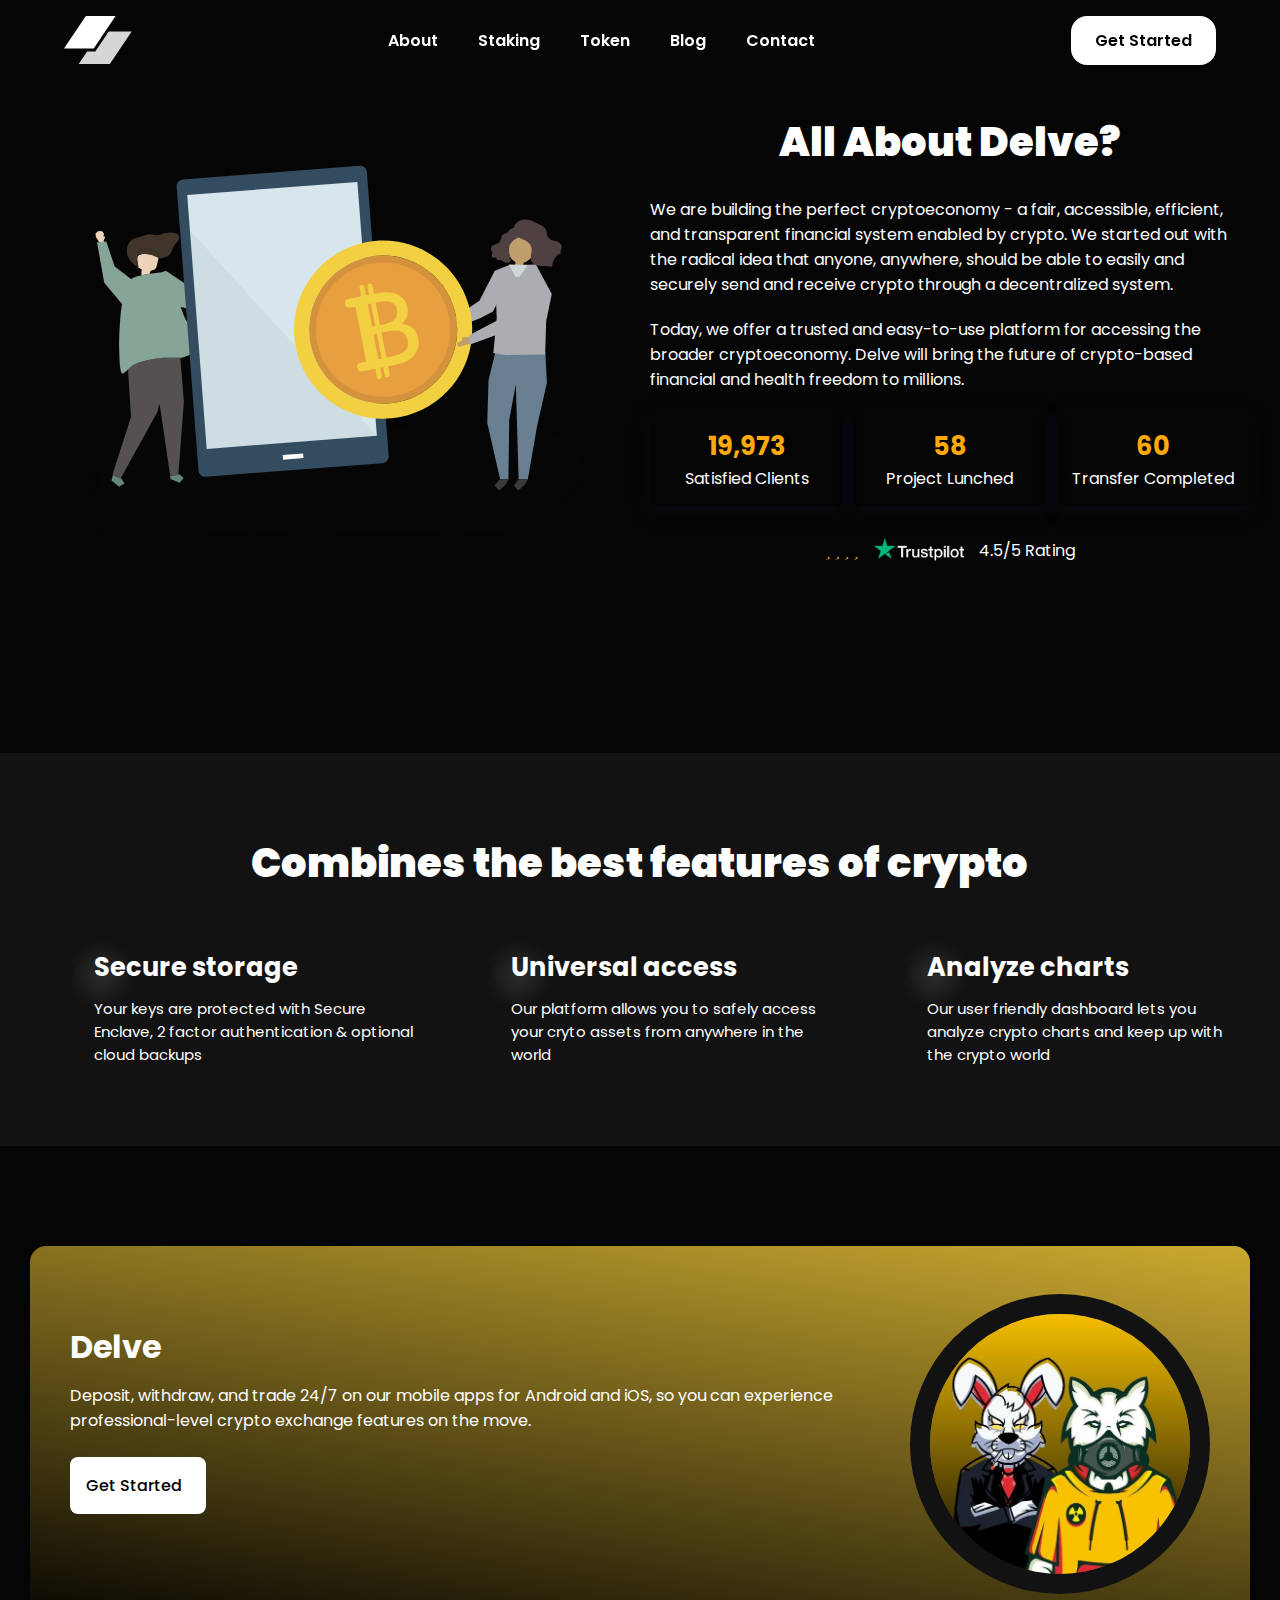
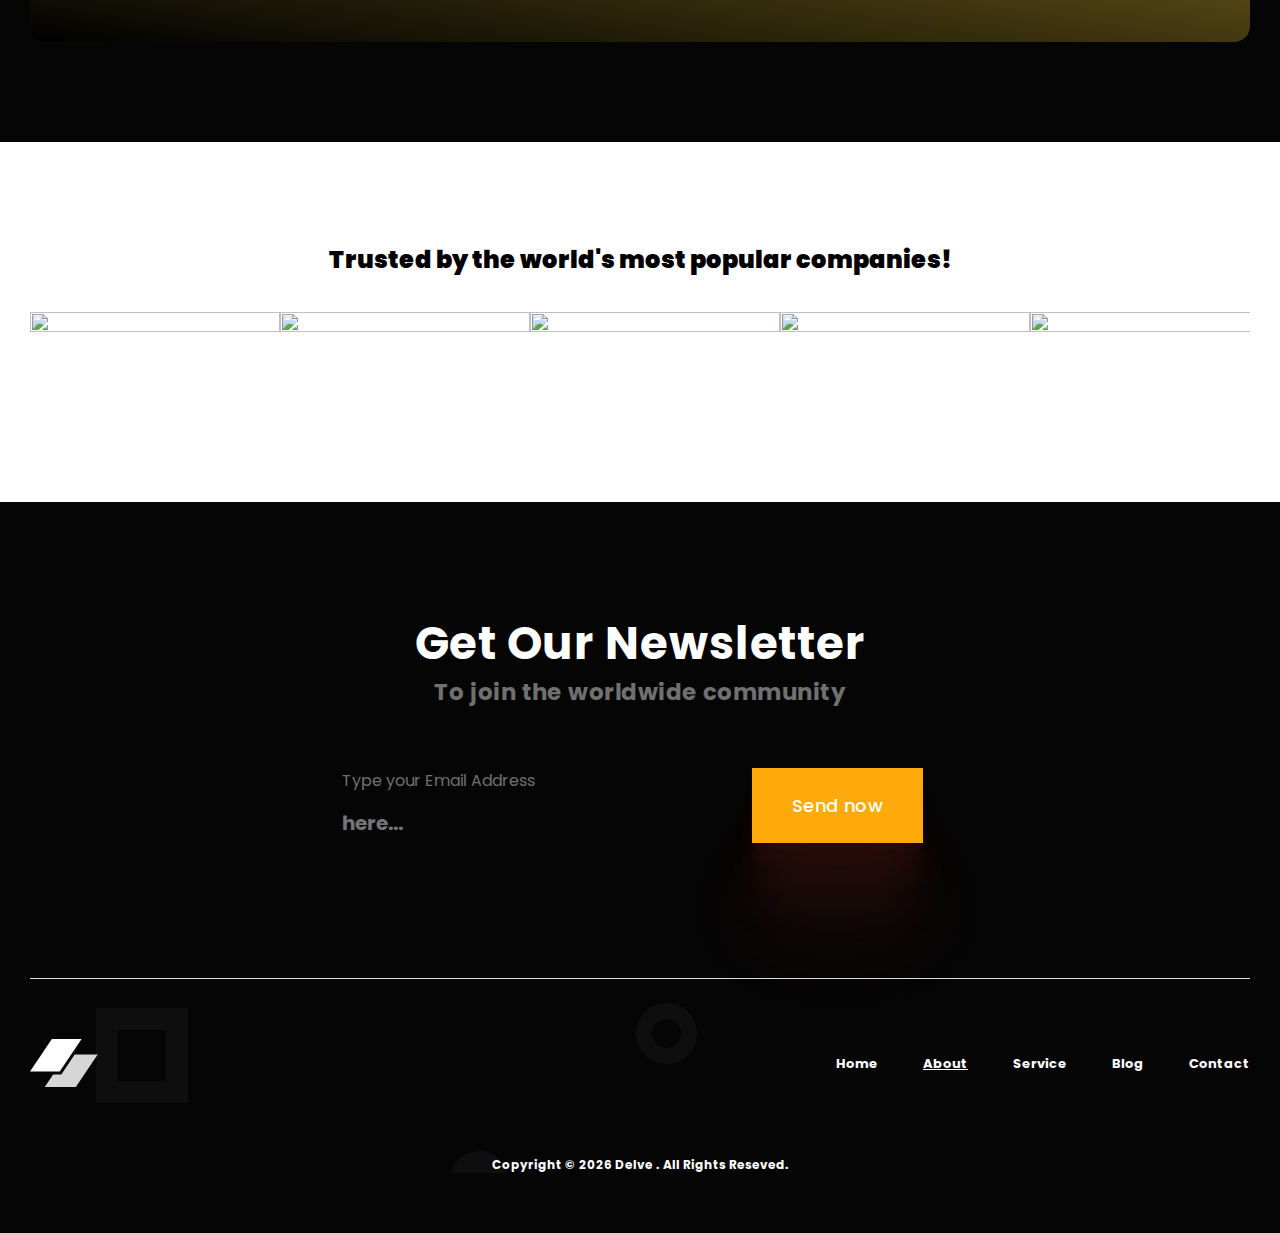
==== about.html @ b1bcbbe2 "about page" ====
<!DOCTYPE html>
<html lang="en">

<head>
    <meta charset="UTF-8">
    <meta name="viewport" content="width=device-width, initial-scale=1.0">
    <link href="https://cdn.jsdelivr.net/npm/remixicon@2.5.0/fonts/remixicon.css" rel="stylesheet">
    <link rel="stylesheet" href="assets/css/style.css">
    <link rel="stylesheet" href="assets/css/icons.css">
    <script src="assets/js/mixitup.min.js"></script>
    <title>About Delve | Decentralised Wallet</title>
    <link rel="shortcut icon" href="assets/images/logo (1).svg" type="image/x-icon">


    <link rel="stylesheet" href="https://stackpath.bootstrapcdn.com/font-awesome/4.7.0/css/font-awesome.min.css" />
    <link rel="stylesheet" href="https://cdnjs.cloudflare.com/ajax/libs/font-awesome/6.0.0-beta2/css/all.min.css"
        integrity="sha512-YWzhKL2whUzgiheMoBFwW8CKV4qpHQAEuvilg9FAn5VJUDwKZZxkJNuGM4XkWuk94WCrrwslk8yWNGmY1EduTA=="
        crossorigin="anonymous" referrerpolicy="no-referrer" />
    <link href="https://cdn.jsdelivr.net/npm/remixicon@3.2.0/fonts/remixicon.css" rel="stylesheet" />
    <link href="https://unpkg.com/boxicons@2.0.7/css/boxicons.min.css" rel="stylesheet" />
</head>

<body>
    <a href="#" class="scrolltop" id="scroll-top">
        <i class="ri-arrow-up-line scrolltop__icon"></i>
    </a>

    <header class="l-header" id="header">
        <nav class="nav bd-container">
            <a href="index.html" class="nav__logo">
                <img src="assets/images/logo (1).svg" alt="">
            </a>

            <div class="nav__menu" id="nav-menu">
                <ul class="nav__list">
                    <li class="nav__item"><a href="about.html" class="nav__link active-link ">About</a></li>
                    <li class="nav__item"><a href="#services" class="nav__link active-link ">Staking</a></li>
                    <li class="nav__item"><a href="#portfolio" class="nav__link active-link ">Token</a></li>
                    <li class="nav__item"><a href="#blog" class="nav__link active-link ">Blog</a></li>
                    <li class="nav__item"><a href="contact.html" class="nav__link active-link ">Contact</a></li>
                    <center>
                        <li class="nav__item"><a href="#" class="nav__link active-link bt-n hiddenn" style="color: #000;">Get Started</a></li>
                    </center>
                </ul>
            </div>
            <button class="bt-n nonee"><a href="">Get Started</a></button>
    
            <div class="nav__toggle" id="nav-toggle">
                <i class='bx bx-menu'></i>
            </div>
        </nav>
    </header>

    <main>
        <article>
            <section>
                <div class="py-4"></div>
            </section>

            <section class="py-5 about" style="color: #fff;">
                <div class="container">
                    <figure class="about-banner">
                        <img src="assets/images/2945100_28552.svg" width="700" height="532" loading="lazy" class="w-100 banner-animation"
                            alt="">
                    </figure>
            
                    <div class="about-content">
                        <h2 class="h2 section-title ">All About Delve?</h2>
                        <p class="about-text">
                            We are building the perfect cryptoeconomy - a fair, accessible, efficient, and transparent financial system enabled by
                            crypto. We started out with the radical idea that anyone, anywhere, should be able to easily and securely send and
                            receive crypto through a decentralized system.
                        </p>
            
                        <p class="about-text">
                            Today, we offer a trusted and easy-to-use platform for accessing the broader cryptoeconomy. Delve will bring the
                            future of crypto-based financial and health freedom to millions.
                        </p>
            
                        <ul class="stats-list">
                            <li class="stats-card">
                                <p class="h3 stats-title">19,973</p>
            
                                <p class="stats-text">Satisfied Clients</p>
                            </li>
            
                            <li class="stats-card">
                                <p class="h3 stats-title">58</p>
            
                                <p class="stats-text">Project Lunched</p>
                            </li>
            
                            <li class="stats-card">
                                <p class="h3 stats-title">60</p>
            
                                <p class="stats-text">Transfer Completed</p>
                            </li>
                        </ul>

                        <center>
                            <div class="trust py-3">
                                <div class="reviews">
                                    <i class="fas fa-star"></i>
                                    <i class="fas fa-star"></i>
                                    <i class="fas fa-star"></i>
                                    <i class="fas fa-star"></i>
                                    <i class="fas fa-star-half-alt"></i>
                                </div>
                                <div>
                                    <img src="assets/images/download.png" class="f-img" alt="">
                                </div>
                                <p> 4.5/5 Rating </p>
                            </div>
                        </center>
                    </div>
                </div>
            </section>

            <section style="background-color: hsl(0, 0%, 7%);">
                <section class="features py-5" id="features">
                    <div class="container">
                        <h2 class="h2 section-title py-">Combines the best features of crypto</h2>
                        <ul class="features-list">
                            <li>
                                <div class="features-card">
                                    <div class="icon">
                                        <i class="ri-secure-payment-line"></i>
                                    </div>
                                    <div class="content">
                                        <h3 class="h3 title">Secure storage</h3>
                
                                        <p class="text">
                                            Your keys are protected with Secure Enclave, 2 factor authentication & optional cloud backups
                                        </p>
                                    </div>
                                </div>
                            </li>            
                        </ul>

                        <ul class="features-list">
                            <li>
                                <div class="features-card">
                                    <div class="icon">
                                        <i class="ri-key-fill"></i>
                                    </div>
                
                                    <div class="content">
                                        <h3 class="h3 title">Universal access</h3>
                                        <p class="text">
                                            Our platform allows you to safely access your cryto assets from anywhere in the world
                                        </p>
                                    </div>
                                </div>
                            </li>
                        </ul>
                
                        <ul class="features-list">
                            <li>
                                <div class="features-card">
                                    <div class="icon">
                                        <i class="ri-line-chart-line"></i>
                                    </div>
                
                                    <div class="content">
                                        <h3 class="h3 title">Analyze charts</h3>
                
                                        <p class="text">
                                            Our user friendly dashboard lets you analyze crypto charts and keep up with the crypto world
                                        </p>
                                    </div>
                                </div>
                            </li>
                        </ul>
                
                    </div>
                </section>
            </section>
            
            <section class="project">
                <div class="project__bg container">
                    <div class="project__container container grid">
                        <div class="project__data">
                            <h2 class="project__title">Delve</h2>
                            <p class="project__description">Deposit, withdraw, and trade 24/7 on our mobile apps for Android and iOS, so you can
                                experience professional-level crypto exchange features on the move.</p>
                            <a href="" class="button button--flex button--white">Get Started
                                <i class="ri-question-answer-fill project__icon button__icon"></i>
                            </a>
                        </div>
    
                        <img src="assets/images/hero-banner.jpg" alt="" class="project__img hero-banner">
                    </div>
                </div>
            </section>

            <section style="background-color: hsla(0, 0%, 100%);">
                <section class="container">
                    <div class="main-block__container">
                        <div class="main-block__partners partners-main-block">
                            <div class="partners-main-block__label">
                                Trusted by the world's most popular companies!
                            </div>
                            <div class="slider">
                                <div class="slide-track">
                                    <div class="slide">
                                        <img src="https://s3-us-west-2.amazonaws.com/s.cdpn.io/557257/1.png" height="100"
                                            width="250" alt="" />
                                    </div>
                                    <div class="slide">
                                        <img src="https://s3-us-west-2.amazonaws.com/s.cdpn.io/557257/2.png" height="100"
                                            width="250" alt="" />
                                    </div>
                                    <div class="slide">
                                        <img src="https://s3-us-west-2.amazonaws.com/s.cdpn.io/557257/3.png" height="100"
                                            width="250" alt="" />
                                    </div>
                                    <div class="slide">
                                        <img src="https://s3-us-west-2.amazonaws.com/s.cdpn.io/557257/4.png" height="100"
                                            width="250" alt="" />
                                    </div>
                                    <div class="slide">
                                        <img src="https://s3-us-west-2.amazonaws.com/s.cdpn.io/557257/5.png" height="100"
                                            width="250" alt="" />
                                    </div>
                                    <div class="slide">
                                        <img src="https://s3-us-west-2.amazonaws.com/s.cdpn.io/557257/6.png" height="100"
                                            width="250" alt="" />
                                    </div>
                                    <div class="slide">
                                        <img src="https://s3-us-west-2.amazonaws.com/s.cdpn.io/557257/7.png" height="100"
                                            width="250" alt="" />
                                    </div>
                                    <div class="slide">
                                        <img src="https://s3-us-west-2.amazonaws.com/s.cdpn.io/557257/1.png" height="100"
                                            width="250" alt="" />
                                    </div>
                                    <div class="slide">
                                        <img src="https://s3-us-west-2.amazonaws.com/s.cdpn.io/557257/2.png" height="100"
                                            width="250" alt="" />
                                    </div>
                                    <div class="slide">
                                        <img src="https://s3-us-west-2.amazonaws.com/s.cdpn.io/557257/3.png" height="100"
                                            width="250" alt="" />
                                    </div>
                                    <div class="slide">
                                        <img src="https://s3-us-west-2.amazonaws.com/s.cdpn.io/557257/4.png" height="100"
                                            width="250" alt="" />
                                    </div>
                                    <div class="slide">
                                        <img src="https://s3-us-west-2.amazonaws.com/s.cdpn.io/557257/5.png" height="100"
                                            width="250" alt="" />
                                    </div>
                                    <div class="slide">
                                        <img src="https://s3-us-west-2.amazonaws.com/s.cdpn.io/557257/6.png" height="100"
                                            width="250" alt="" />
                                    </div>
                                    <div class="slide">
                                        <img src="https://s3-us-west-2.amazonaws.com/s.cdpn.io/557257/7.png" height="100"
                                            width="250" alt="" />
                                    </div>
                                </div>
                            </div>
                        </div>
                    </div>
                </section>
            </section>

            <section class="page__subscribe subscribe container">
                <div class="subscribe__container" id="signup">
                    <div class="subscribe__header">
                        <h2 class="subscribe__title title title_center">Get Our Newsletter</h2>
                        <div class="subscribe__sub-title">To join the worldwide community</div>
                    </div>
                    <form action="" name="newsletter" method="post" class="subscribe__form form-subscribe">
                        <div class="form-subscribe__content">
                            <label for="input-1" class="form-subscribe__label">Type your Email Address</label>
                            <input autocomplete="on" type="email" name="Email" placeholder="here..." class="form-subscribe__input email" id="email" required="required">
                        </div>
                        <button type="submit" class="form-subscribe__button">Send now</button>
                        <span id="msg"></span>
                    </form>
                </div>
            </section>

            <footer class="footer container">
                <div class="footer__container">
                    <a href="index.html" class="footer__logo"><img src="assets/images/logo (1).svg" alt=""></a>
                    <nav class="footer__menu menu-footer">
                        <ul class="menu-footer__list">
                            <li class="menu-footer__item"><a href="index.html" class="menu-footer__link">Home</a></li>
                            <li class="menu-footer__item"><a href="about.html" class="menu-footer__link menu-footer__link_underline">About</a></li>
                            <li class="menu-footer__item"><a href="" class="menu-footer__link">Service</a></li>
                            <li class="menu-footer__item"><a href="" class="menu-footer__link">Blog</a></li>
                            <li class="menu-footer__item"><a href="contact.html" class="menu-footer__link">Contact</a></li>
                        </ul>
                    </nav>
                    <a href="#" class="footer__copy">Copyright © <script type="text/javascript">document.write(new Date().getFullYear());</script> Delve . All Rights Reseved.</a>
                </div>
            </footer>   
        </article>
    </main>

    <script src="assets/js/main.js"></script>
</body>

</html>
---- assets/css/style.css ----
@import url("https://fonts.googleapis.com/css2?family=Poppins:wght@400;500;600&display=swap");

:root {
  --header-height: 3.5rem;


  /* --first-color: hsl(220, 68%, 54%); */
  --first-color-lighten: hsl(220, 68%, 97%);
  /* --title-color: hsl(220, 48%, 28%); */
  /* --text-color: hsl(220, 12%, 45%); */
  --body-color: hsl(220, 100%, 99%);
  --transition: 0.15s ease-in-out;

  --first-color: hsl(var(--hue-color), 90%, 51%);
  --first-color-second: hsl(var(--hue-color), 69%, 61%);
  --first-color-alt: hsl(var(--hue-color), 57%, 53%);
  --first-color-lighter: hsl(var(--hue-color), 92%, 85%);
  --title-color: hsl(var(--hue-color), 9%, 15%);
  --text-color: hsl(var(--hue-color), 8%, 45%);
  --text-color-light: hsl(var(--hue-color), 8%, 65%);
  --input-color: hsl(var(--hue-color), 70%, 96%);
  /* --body-color: hsl(var(--hue-color), 60%, 99%); */
  --container-color: hsl(var(--hue-color), 100%, 98%);
  --scroll-bar-color: hsl(var(--hue-color), 12%, 90%);
  --scroll-thumb-color: hsl(var(--hue-color), 12%, 80%);

  --st-patricks-blue: hsl(236, 57%, 28%);
  --amaranth-purple: hsl(335, 88%, 38%);
  --royal-blue-dark: hsl(231, 68%, 21%);
  --chrome-yellow: hsl(39, 100%, 52%);
  --space-cadet-1: hsl(230, 41%, 25%);
  --space-cadet-2: hsl(230, 59%, 16%);
  --winter-sky_50: hsla(335, 87%, 53%, 0.5);
  --purple-navy: hsl(236, 26%, 43%);
  --ksu-purple: hsl(275, 54%, 33%);
  --winter-sky: hsl(335, 87%, 53%);
  --razzmatazz: hsl(335, 87%, 51%);
  --platinum: hsl(0, 0%, 90%);
  --black_70: hsla(0, 0%, 0%, 0.7);
  --rajah: hsl(29, 99%, 67%);
  --white: hsl(0, 0%, 100%);

  --jet: hsl(0, 0%, 20%);
  --black: hsl(0, 0%, 0%);
  --onyx-1: hsl(0, 0%, 24%);
  --onyx-2: hsl(0, 0%, 25%);
  --gray-web: hsl(0, 0%, 48%);
  --light-gray: hsl(0, 0%, 80%);
  --davys-gray: hsl(0, 0%, 33%);
  --field-drab: hsl(47, 98%, 22%);
  --red-crayola: hsl(356, 73%, 58%);
  --golden-puppy: hsl(47, 100%, 49%);
  --quick-silver: hsl(0, 0%, 63%);
  --sonic-silver: hsl(0, 0%, 44%);
  --eerie-black-1: hsl(0, 0%, 15%);
  --eerie-black-2: hsl(0, 0%, 7%);
  --rich-black-fogra-39: hsl(0, 0%, 2%);
  --white: hsl(0, 0%, 100%);

  --gradient-one-1: linear-gradient(9deg,
      hsl(0, 0%, 0%),
      hsl(47, 62%, 49%));
  --gradient-color: linear-gradient(90deg,
      hsl(83, 55%, 20%),
      hsl(109, 62%, 25%));
  --another-zero: linear-gradient(90deg,
      hsl(44, 60%, 44%),
      hsl(0, 72%, 50%));
  --another-one: linear-gradient(955deg,
      hsl(64, 54%, 60%),
      hsl(139, 59%, 38%));
  --another-one-1: linear-gradient(hsl(0, 0%, 100%),
      hsl(90, 86%, 30%),
      hsl(0, 0%, 100%));
  /* --another-two: linear-gradient(hsl(209, 35%, 39%),
      hsl(178, 86%, 30%),
      hsl(190, 73%, 39%)); */
    --gradient-1: linear-gradient(hsl(0, 0%, 0%),
      hsl(150, 3%, 16%),
      hsl(0, 0%, 0%));
  --another-two: linear-gradient(hsl(161, 64%, 79%),
      hsl(181, 86%, 30%),
      hsl(0, 0%, 100%));
  /* --another-two: linear-gradient(90deg,
      hsl(251, 59%, 44%),
      hsl(147, 59%, 44%),
      hsl(90, 86%, 30%)); */
  --another-three: linear-gradient(90deg,
      hsl(0, 0%, 0%),
      hsl(42, 8%, 76%),
      hsl(0, 0%, 0%));

  /* --gradient-1: linear-gradient(90deg, var(--royal-blue-dark) 0, var(--ksu-purple) 51%, var(--royal-blue-dark)); */
  /* --gradient-2: linear-gradient(90deg, var(--razzmatazz), var(--rajah)); */


  --fs-1: 6.6rem;
  --fs-2: 6.08rem;
  --fs-3: 5.12rem;
  --fs-4: 3.84rem;
  --fs-5: 3.4rem;
  --fs-6: 2rem;
  --fs-7: 1.8rem;
  --fs-8: 1.6rem;
  --fs-9: 1rem;

  --fw-500: 500;
  --fw-600: 600;
  --fw-700: 700;

  --section-padding: 60px;

  --transition-1: 0.15s ease;
  --transition-2: 0.35s ease;
  --cubic-in: cubic-bezier(0.51, 0.03, 0.64, 0.28);
  --cubic-out: cubic-bezier(0.33, 0.85, 0.56, 1.02);

  --shadow: 0 5px 20px 1px hsla(220, 63%, 33%, 0.1);

  /*.5rem = 8px | 1rem = 16px ...*/
  --body-font: "Poppins", sans-serif;
  --biggest-font-size: 2.5rem;
  --h2-font-size: 1.25rem;
  --h3-font-size: 1.125rem;
  --normal-font-size: .938rem;
  --small-font-size: .813rem;
  --smaller-font-size: .75rem;
  --h1-font-size: 1.5rem;

  --font-medium: 500;
  --font-semi-bold: 600;
  --font-bold: 700;

  /* .25rem = 4px, .5rem = 8px, .75rem = 12px ... */
  --mb-0-25: .25rem;
  --mb-0-5: .5rem;
  --mb-0-75: .75rem;
  --mb-1: 1rem;
  --mb-1-5: 1.5rem;
  --mb-2: 2rem;
  --mb-2-5: 2.5rem;
  --mb-3: 3rem;

  /*========== z index ==========*/
  --z-normal: 1;
  --z-tooltip: 10;
  --z-fixed: 100;
  --z-modal: 1000;
}

@media screen and (min-width: 1024px) {
  :root {
    --biggest-font-size: 4.5rem;
    --h1-font-size: 2.25rem;
    --h2-font-size: 1.5rem;
    --h3-font-size: 1.25rem;
    --normal-font-size: 1rem;
    --small-font-size: .875rem;
    --smaller-font-size: .813rem;
  }
}

* {
  box-sizing: border-box;
  padding: 0;
  margin: 0;
}

body {
  font-family: var(--body-font);
  font-size: var(--normal-font-size);
  /* background: var(--another-two); */
  /* background-color: var(--body-color); */
  /* color: var(--text-color); */
  background: var(--rich-black-fogra-39);
}

ul {
  list-style: none;
}

::-webkit-scrollbar {
  width: 10px;
}

::-webkit-scrollbar-track {
  background: var(--rich-black-fogra-39);
  border-left: 1px solid var(--onyx-1);
}

::-webkit-scrollbar-thumb {
  background: var(--golden-puppy);
}

::-webkit-scrollbar-thumb:hover {
  --golden-puppy: hsl(47, 100%, 40%);
}

::-webkit-scrollbar-button {
  height: 5px;
}

a {
  text-decoration: none;
}

a,
img,
span,
input,
button {
  display: block;
}

button,
input {
  background: none;
  border: none;
  font: inherit;
}

img {
  height: auto;
  width: 100%;
}

html {
  scroll-behavior: smooth;
}

.w-100 {
  width: 100%;
}

li {
  list-style: none;
}

.container {
  /* width: 100%; */
  /* width: calc(100% - 2rem); */
  /* margin-left: var(--mb-2); */
  /* margin-right: var(--mb-2); */
  /* padding: 10px 5%; */
  max-width: 1220px;
  margin-inline: 1.5rem;
}

.section__title {
  font-size: var(--fs-6);
  color: var(--white);
}

.section__subtitle {
  display: block;
  font-size: var(--fs-9);
  margin-bottom: var(--mb-3);
  color: var(--white);
}

.section__title,
.section__subtitle {
  text-align: center;
}

@media screen and (min-width: 568px) {
  @media screen and (min-width: 768px) {
    .section__subtitle {
      margin-bottom: 4rem;
    }
  }
}

.grid {
  display: grid;
  gap: 1.5rem;
}

.section {
  padding: 4rem 0 2rem;
}

/* @media screen and (min-width: 568px) {
  @media screen and (min-width: 768px) {
    .section {
      padding: 6rem 0 2rem;
    }
  }
} */

.button {
  display: inline-block;
  background-color: var(--first-color);
  color: var(--white);
  padding: 1rem;
  border-radius: .5rem;
  font-weight: var(--font-medium);
}

.button-left {
  -webkit-box-pack: inherit;
  -ms-flex-pack: inherit;
  justify-content: inherit;
  padding: 0;
}

.button:hover {
  background-color: var(--first-color-alt);
}

.button__icon {
  font-size: 1.2rem;
  margin-left: var(--mb-0-5);
  transition: .3s;
}

.button--white {
  background-color: var(--white);
  color: var(--first-color)
}

.button--white:hover {
  background-color: var(--white);
}

.button--flex {
  display: inline-flex;
  align-items: center;
  transition: .3s;
}

.button--small {
  padding: .75rem 1rem;
}

.button--link {
  padding: 0;
  background-color: transparent;
  color: var(--first-color);
}

.button--link:hover {
  background-color: transparent;
  color: var(--first-color-alt);
}

.vh-100 {
  min-height: 100vh;
}

.btn {
  font-weight: var(--font-semi-bold);
  padding: 12px 35px;
  display: flex;
  background: var(--another-two);
  justify-content: space-between;
  align-items: center;
  transition: background-color 0.3s;
  border-radius: 16px;
  text-transform: capitalize;
  transition: 0.3s;
}

.btn:is(:hover, :focus) {
  background-position: right;
}

/* .banner-animation {
  animation: waveAnim 1s backwards infinite alternate;
}

@keyframes waveAnim {
  0% { transform: translate(0, 0) rotate(0); }
  100% { transform: translate(2px, 2px) rotate(3deg); }
} */

.l-header {
  width: 100%;
  position: fixed;
  top: 0;
  left: 0;
  z-index: var(--z-fixed);
  /* background-color: var(--another-two); */
}

.nav {
  /* position: absolute; */
  height: var(--header-height);
  display: flex;
  align-items: center;
  justify-content: space-between;
  font-weight: 600;
}

@media screen and (max-width: 768px) {
  .nav__menu {
    position: fixed;
    top: -100%;
    left: 0;
    width: 100%;
    padding-top: 1.5rem;
    text-align: center;
    background-color: #000000b2;
    transition: .4s;
    box-shadow: 0 2px 4px rgba(0, 0, 0, .1);
    border-radius: 0 0 1rem 1rem;
  }
}

.nav__item {
  margin-bottom: 1.5rem;
}

.nav__link {
  color: var(--white);
  /* color: var(--first-color-lighten); */
  transition: .3s;
}

.nav__link:hover {
  color: var(--chrome-yellow);
}

.nav__logo,
.nav__toggle {
  color: var(--white);
}

.nav__toggle {
  font-size: 1.3rem;
  cursor: pointer;
}

.show-menu {
  top: var(--header-height);
}

.active-link {
  position: relative;
}

.active-link::after {
  content: '';
  position: absolute;
  bottom: -.7rem;
  left: 0;
  width: 100%;
  height: 3px;
  color: #01627a;
}

.scroll-header {
  /* background-color: #FFF; */
  background: var(--rich-black-fogra-39);
  /* box-shadow: 0 2px 4px rgba(0, 0, 0, .1); */
}

.scroll-header .nav__logo,
.scroll-header .nav__toggle,
.scroll-header .nav__link {
  color: var(--white);
}

.scroll-header .nav__menu {
  /* background-color: #FFF; */
  background: var(--rich-black-fogra-39);
}

@media screen and (min-width: 768px) {
  .nav {
    height: calc(var(--header-height) + 1.5rem);
  }

  .nav__list {
    display: flex;
  }

  .nav__item {
    margin-left: 2.5rem;
    margin-bottom: 0;
  }

  .nav__toggle {
    display: none;
  }
}
.bd-container {
  width: 100%;
  /* width: calc(100% - 2rem); */
  /* margin-left: var(--mb-2); */
  /* margin-right: var(--mb-2); */
  padding: 10px 5%;
}

@media screen and (min-width: 1024px) {
  .bd-container {
    margin-left: auto;
    margin-right: auto;
  }
}

.bd-grid {
  display: grid;
  gap: 1.5rem;
}

@media screen and (min-width: 1024px) {
  .bd-container {
    margin-left: auto;
    margin-right: auto;
  }
}



@media screen and (min-width: 1152px) {
  .container {
    margin-inline: auto;
  }
}

.scrolltop {
  position: fixed;
  right: 1rem;
  bottom: -20%;
  display: flex;
  justify-content: center;
  align-items: center;
  padding: .5rem;
  background: var(--chrome-yellow);
  border-radius: .5rem;
  z-index: var(--z-tooltip);
  transition: .4s;
  visibility: hidden;
}

.scrolltop:hover {
  background: hsla(39, 100%, 52%, 0.434);
}

.scrolltop__icon {
  font-size: 2rem;
  color: var(--first-color-lighten);
}

.show-scroll {
  visibility: visible;
  bottom: 1.5rem;
}

.section-title {
  /* color: var(--st-patricks-blue); */
  font-size: 2.5rem;
  color: var(--white);
  /* margin-block-end: 60px; */
  /* max-width: max-content; */
  /* margin-inline: auto; */
  /* margin-top: 10px; */
  margin-bottom: 25px;
  /* font-size: 1.5rem; */
  /* font-weight: 700; */
  /* line-height: 23px; */
  /* letter-spacing: 0.06em; */
  text-align: center;
  font-weight: 1000;
}

.none-1 {
  visibility: hidden;
}

.underline {
  position: relative;
}

.underline::before {
  content: "";
  position: absolute;
  bottom: -20px;
  left: 50%;
  transform: translateX(-50%);
  width: 30%;
  height: 6px;
  background-image: var(--gradient-1);
  border-radius: 10px;
}

.bt-n {
  /* color: var(--first-color-lighten); */
  font-weight: var(--font-semi-bold);
  padding: 12px 24px;
  max-width: max-content;
  background: var(--white);
  align-items: center;
  border-radius: 16px;
  text-transform: capitalize;
  transition: 0.3s;
  color: #000;
}

.bt-n a{
  color: #000;
}

.btn-group {
  display: flex;
  flex-wrap: wrap;
  gap: 8px;
}

.hero-container {
  /* width: 100%; */
  /* width: calc(100% - 2rem); */
  margin-left: var(--mb-2);
  margin-right: var(--mb-2);
  /* padding: 10px 5%; */
  /* padding-inline: 15px; */
  max-width: 1120px;
}

@media (min-width: 550px) {
  .hero-container {
    max-width: 550px;
    margin-inline: auto;
  }

  .section-title {
    --fs-3: 3.6rem;
    align-items: center;
    text-align: center;
  }
}

@media (min-width: 768px) {
  .hero-container {
    max-width: 720px;
  }
}

.hero {
  background-image: url("../images/hero-bg-bottom.png"),
                    url("../images/hero-bg.png"),
                    var(--gradient-1);
  background-repeat: no-repeat, no-repeat, no-repeat;
  background-position: -280px bottom, center, center;
  background-size: auto, cover, auto;
  /* background: var(--another-two); */
  padding-block-start: 90px;
  padding-block-end: var(--section-padding);
}

.hero-content {
  margin-block-end: 50px;
}

.hero-banner {
  border: 20px solid var(--eerie-black-2);
  border-radius: 50%;
  overflow: hidden;
}

.hero-banner img {
  width: 100%;
  height: 100%;
  object-fit: cover;
}

.hero-subtitle {
  color: var(--white);
  font-family: var(--ff-source-sans-pro);
  font-size: var(--fs-8);
  margin-block-end: 15px;
}

.hero-title {
  /* color: var(--royal-blue-dark); */
  /* color: #000; */
  color: var(--white);
  font-size: var(--fs-6);
  /* font-size: var(--fs-3); */
  margin-block-end: 20px;
  font-weight: 1000;
}

.hero-text {
  /* color: var(--purple-navy); */
  color: var(--white);
  font-size: var(--fs-9);
  margin-block-end: 30px;
}

.delivered-meals {
  display: flex;
  gap: 2rem;
  align-items: center;
  margin: 2rem 0;
}

.delivered-meals .delivered-img {
  display: flex;
}

.delivered-meals .delivered-img img {
  width: 44px;
  height: 44px;
  border-radius: 50%;
  margin-right: -1.6rem;
  border: 3px solid #fdf2e9;
}

.delivered-description {
  font-size: var(--tertiary-font-size);
  font-weight: 600;
}

.delivered-description .delivered-numbers {
  /* color: var(--primary-color); */
  color: var(--white);
  font-size: 16px;
}

@media (min-width: 992px) {
  :root {
    --fs-1: 5.4rem;
  }
}

@media (min-width: 768px) {
  .hero {
    /* min-height: 600px; */
    display: grid;
    place-items: center;
  }

  .hero-content {
    margin-block-end: 0;
  }

  .hero .hero-container {
    display: grid;
    grid-template-columns: 1fr 1fr;
    align-items: center;
    /* gap: 30px; */
    /* min-height: 100vh; */
    /* grid-template-columns: max-content .5fr; */
    /* align-content: flex-end; */
  }
}


@media (min-width: 992px) {
  .hero {
    min-height: 700px;
  }

  .hero-container {
    max-width: 950px;
  }
}


@media (min-width: 1200px) {
  .hero {
    min-height: 800px;
  }

  .section-title {
    --fs-3: 4.6rem;
    /* text-align: center; */
  }

  .hero-container {
    max-width: 1200px;
  }
}

.wrapper {
  min-height: 100%;
  overflow: hidden;
  display: flex;
  flex-direction: column;
}

.partners-main-block {
  width: 100%;
}

.partners-main-block__label {
  margin-bottom: 25px;
  font-size: 1.5rem;
  /* color: #fff; */
  /* font-weight: 700; */
  /* line-height: 23px; */
  /* letter-spacing: 0.06em; */
  text-align: center;
  font-weight: 1000;
}

.partners-main-block__items {
  display: flex;
  flex-wrap: wrap;
  justify-content: space-between;
  gap: 25px;
  /* gap: 50px; */
}

.partners-main-block__item img {
  max-width: 100%;
}

.main-block__container {
  position: relative;
  padding: 100px 0;
}

@media(max-width:1199.98px) {
  .main-block__container {
    /* padding-top: 100px; */
    padding-bottom: 30px;
  }

  .content-main-block__body {
    padding-right: 0px;
  }

  .body-main-block {
    display: block;
  }

  .form-main-block {
    margin-right: 0;
  }

  .body-main-block__content {
    margin-bottom: 40px;
  }

  .main-block__body {
    margin-bottom: 40px;
  }

  .partners-main-block {
    position: relative;
    z-index: 2;
    max-width: none;
  }
}

@media(max-width:990.98px) {
  .main-block {
    padding-bottom: 70px;
  }
}

@media(max-width:767.98px) {
  .partners-main-block__items {
    /* justify-content: center; */
    max-width: 100%;
  }

  .content-main-block__title {
    font-size: 30px;
    line-height: 120%;
  }

  .form-main-block {
    display: block;
  }

  .content-main-block__button {
    width: 100%;
  }

  .main-block {
    padding-bottom: 30px;
  }
}

:is(.service-card, .features-card) .title {
  /* color: var(--st-patricks-blue); */
  color: var(--white);
  font-size: var(--fs-8);
  font-weight: var(--fw-700);
}

:is(.service-card, .features-card, .blog-card) .text {
  font-size: 15px;
  color: var(--white);
}

.img-cover {
  width: 100%;
  height: 100%;
  object-fit: cover;
}

@media screen and (max-width: 640px) {
  .hnb{
    justify-content: center;
    align-items: center;
    text-align: center;
  }
}

.features-list>li:first-child {
  margin-block-end: 30px;
}

.features-card {
  display: flex;
  align-items: flex-start;
  gap: 20px;
}

.content a {
  padding: .625rem 0;
  font-weight: 500;
  color: orange;
}

.features-card .icon {
  /* background-image: var(--another-two); */
  background-size: 200%;
  box-shadow: 50px 5px 20px rgba(255, 255, 255, 0.1);
  color: var(--chrome-yellow);
  min-width: max-content;
  max-width: max-content;
  font-size: 36px;
  padding: 22px;
  border-radius: 50%;
}

.features-card .icon i {
  /* -webkit-text-stroke: 0.09px; */
  width: 1px;
  border-radius: 10px solid;
}

.features-card .title {
  margin-block-end: 10px;
}

.features-banner {
  margin-block: 40px;
}

.features-banner>img {
  max-width: max-content;
  margin-inline: auto;
}

@media (min-width: 768px) {

  .features-list>li:first-child {
    margin-block-end: 0;
  }

  .features-list {
    display: grid;
    /* grid-template-columns: 1fr 1fr; */
    gap: 25px;
  }
}


@media (min-width: 992px) {
  .features-list {
    grid-template-columns: 1fr;
  }

  .features .container {
    display: grid;
    grid-template-columns: repeat(3, 1fr);
    gap: 30px;
  }

  .features .section-title {
    grid-column: 1 / 4;
  }

  .features-banner {
    margin-block: 0;
    display: grid;
    place-items: center;
  }
}

.py-5 {
  padding: 5rem 0;
}

.py-4{
  padding-top: 2rem;
}

.py-3{
  padding-top: 2rem;
}

.py-2{
  padding-top: 2rem;
}

.py-1{
  padding: 1rem 0;
}

.about-banner {
  /* margin-block-end: 30px; */
  /* padding: -100px 0; */
  /* margin: 100px 0; */
}

.about .section-title {
  margin-inline: 0;
}

.about .underline::before {
  left: 0;
  transform: translateX(0);
}

.about-text {
  font-size: var(--fs-9);
  margin-block-end: 20px;
}

.stats-list {
  display: grid;
  gap: 10px;
  list-style: none;
}

.stats-card {
  text-align: center;
  padding: 15px;
  box-shadow: var(--shadow);
  border-radius: var(--radius-12);
}

.stats-title {
  color: var(--chrome-yellow);
  font-size: var(--fs-8);
  font-weight: var(--fw-700);
}

.stats-text {
  font-size: var(--fs-9);
}

.stats-text-1 {
  font-size: var(--fs-9);
  padding-top: 6px;
  text-align: left;
}

.options-content-featured__label p{
  font-weight: 700;
  font-size: 14px;
  /* line-height: 12px; */
  /* margin-bottom: 12px; */
}

.options-content-featured__value p{
  font-size: 14px;
}

@media (min-width: 992px) {
  .about .container {
    display: grid;
    grid-template-columns: 1fr 1fr;
    gap: 20px;
  }

  .about-banner {
    padding: 0;
  }
}

@media (min-width: 550px) {
  .stats-list {
    grid-template-columns: repeat(3, 1fr);
  }
}


.reviews {
  /* padding: 100px 0; */
  padding-bottom: 110px;
}

.reviews__title {
  max-width: 570px;
  /* margin-bottom: 50px; */
  /* font-size: 2rem; */
  color: #000;
  font-size: var(--fs-5);
  /* font-size: var(--fs-3); */
  margin-block-end: 20px;
  font-weight: 1000;
}

.item-reviews {
  color: inherit;
  padding: 50px 40px;
  /* background: #FFFFFF; */
  border: 1px solid #000000;
  border-radius: 10px;
  transition: all 0.3s ease 0s;
}

.item-reviews__text p {
  font-size: 1.2rem;
  font-weight: 600;
}

.reviews__items {
  display: grid;
  grid-template-columns: repeat(auto-fill, minmax(300px, 1fr));
  gap: 30px;
}

.item-reviews{
  border: 1px solid transparent;
  box-shadow: 0px 10px 8px rgba(0, 0, 0, 0.03), 0px 6.48148px 4.68519px rgba(0, 0, 0, 0.0227778), 0px 3.85185px 2.54815px rgba(0, 0, 0, 0.0182222), 0px 2px 1.3px rgba(0, 0, 0, 0.015), 0px 8.14815px 6.51852px rgba(0, 0, 0, 0.0117778), 0px 1.85185px 3.14815px rgba(0, 0, 0, 0.00722222), 3px 44px 54px rgba(0, 0, 0, 0.08);
}

.item-reviews:hover {
  border: 1px solid transparent;
  box-shadow: 0px 100px 80px rgba(0, 0, 0, 0.03), 0px 64.8148px 46.8519px rgba(0, 0, 0, 0.0227778), 0px 38.5185px 25.4815px rgba(0, 0, 0, 0.0182222), 0px 20px 13px rgba(0, 0, 0, 0.015), 0px 8.14815px 6.51852px rgba(0, 0, 0, 0.0117778), 0px 1.85185px 3.14815px rgba(0, 0, 0, 0.00722222), 3px 44px 54px rgba(0, 0, 0, 0.08);
}

.reviews__footer {
  padding-bottom: 40px;
}

.footer-reviews {
  display: flex;
  column-gap: 100px;
}

@media (max-width: 991.98px) {
  .footer-reviews {
    flex-wrap: wrap;
    row-gap: 30px;
  }

  .item-reviews{
    border: 1px solid transparent;
    box-shadow: 0px 10px 8px rgba(0, 0, 0, 0.03), 0px 6.48148px 4.68519px rgba(0, 0, 0, 0.0227778), 0px 3.85185px 2.54815px rgba(0, 0, 0, 0.0182222), 0px 2px 1.3px rgba(0, 0, 0, 0.015), 0px 8.14815px 6.51852px rgba(0, 0, 0, 0.0117778), 0px 1.85185px 3.14815px rgba(0, 0, 0, 0.00722222), 3px 44px 54px rgba(0, 0, 0, 0.08);
  }
}

.footer-reviews__partners {
  flex: 1 1 auto;
}

.partners-footer-reviews {
  display: flex;
  flex-wrap: wrap;
  gap: 20px;
  align-items: center;
  justify-content: space-between;
}

.footer-reviews__info {
  flex: 0 0 300px;
  line-height: 1.5;
}

.footer-reviews__info a {
  color: #e7e12c;
  text-decoration: underline;
}

.footer-reviews__info a:hover {
  text-decoration: none;
}


.project {
  display: flex;
  text-align: center;
  padding: 100px 0;
}

.project__bg {
  border-radius: 1rem;
  background: var(--gradient-one-1);
  /* padding-top: 3rem; */
}

.project__title {
  font-size: var(--fs-6);
  margin-bottom: var(--mb-0-75);
}

.project__description {
  margin-bottom: var(--mb-1-5);
}

.project__container {
  border-radius: 1rem;
}

.project__title,
.project__description {
  color: var(--white);
}

.project__img {
  width: 300px;
  vertical-align: top;
  justify-self: center;
}

@media screen and (max-width: 350px) {
  .project__img {
    width: 200px;
  }
}

/* For medium devices */
@media screen and (min-width: 568px) {

  .project__container {
    grid-template-columns: repeat(2, 1fr);
    border-radius: 1rem;
  }

  @media screen and (min-width: 768px) {
    .project {
      text-align: initial;
    }

    .project__container {
      /* background-color: var(--first-color-second); */
      border-radius: 10rem;
      padding: 3rem 2.5rem ;
      grid-template-columns: 1fr max-content;
      column-gap: 3rem;
    }

    .project__data {
      padding-top: 1.8rem;
    }
  }
}

.faq {
  padding: 100px 0;
  color: var(--white);
}

.faq__container {
  row-gap: 0;
}

.faq__header {
  display: flex;
  align-items: center;
  margin-bottom: var(--mb-2-5);
  cursor: pointer;
}

.faq__icon,
.faq__arrow {
  font-size: 2rem;
  color: var(--white);
}

.faq__icon {
  margin-right: var(--mb-0-75);
}

.faq__title {
  font-size: var(--h3-font-size);
  /* text-align: center; */
}

.faq__subtitle {
  font-size: var(--small-font-size);
  color: var(--white);
  /* text-align: center; */
}

.faq__arrow {
  margin-left: auto;
  transition: .4s;
}

.faq__list {
  row-gap: 1.5rem;
  padding-left: 2.7rem;
}

.faq__titles {
  display: flex;
  justify-content: space-between;
  margin-bottom: var(--mb-0-5)
}

.faq__name {
  font-size: var(--normal-font-size);
  font-weight: var(--font-medium);
}

.faq__close .faq__list {
  height: 0;
  overflow: hidden;
}

.faq__open .faq__list {
  height: max-content;
  margin-bottom: var(--mb-2-5);
}

.faq__close .faq__arrow {
  transform: rotate(-180deg);
}

@media screen and (max-width: 350px) {
  .faq__container {
    grid-template-columns: max-content;
    justify-content: center;
  }

  .faq__title {
    font-size: var(--normal-font-size);
  }
}

@media screen and (min-width: 568px) {
  .faq_container {
    grid-template-columns: repeat(2, 1fr);
  }
}

.featured {
  padding-top: 110px;
  padding-bottom: 110px;
}

@media (max-width: 991.98px) {
  .featured {
    padding-top: 70px;
    padding-bottom: 70px;
  }
}

@media (max-width: 767.98px) {
  .featured {
    padding-top: 30px;
    padding-bottom: 30px;
  }
}

.featured__title {
  margin-bottom: 95px;
}

.featured__body {
  padding: 40px 40px 80px 40px;
  display: grid;
  column-gap: 77px;
  row-gap: 40px;
  grid-template-columns: repeat(2, 1fr);
}

.featured__body-1 {
  /* padding: 40px 40px 80px 40px; */
  display: grid;
  column-gap: 77px;
  row-gap: 40px;
  grid-template-columns: repeat(2, 1fr);
}

@media (max-width:991.98px) {
  .featured__body {
    display: flex;
    flex-direction: column-reverse;
  }

  .featured__body-1 {
    display: flex;
    flex-direction: column;
  }

  .featured__title {
    margin-bottom: 50px;
  }

}

@media (max-width:767.98px) {
  .featured__body {
    margin: 0px -15px;
    padding: 20px 15px 20px 15px;
  }

  .featured__title {
    margin-bottom: 30px;
  }
}

.featured__content {
  display: flex;
  flex-direction: column;
}

.images-featured {
  display: grid;
  justify-items: center;
}

.images-featured__item img {
  max-width: 100%;
}

.images-featured__item_mini {
  display: block;
  margin-left: 20px;
  margin-right: 20px;
  filter: drop-shadow(0px 163px 80px rgba(0, 0, 0, 0.04)) drop-shadow(0px 105.648px 46.8519px rgba(0, 0, 0, 0.0303704)) drop-shadow(0px 62.7852px 25.4815px rgba(0, 0, 0, 0.0242963)) drop-shadow(0px 32.6px 13px rgba(0, 0, 0, 0.02)) drop-shadow(0px 13.2815px 6.51852px rgba(0, 0, 0, 0.0157037)) drop-shadow(0px 3.01852px 3.14815px rgba(0, 0, 0, 0.00962963)) drop-shadow(48px 58px 44px rgba(0, 0, 0, 0.09));
  margin-top: -114px;
}

.content-featured__title {
  font-weight: 600;
  font-size: 31px;
  line-height: 1.35;
  margin-bottom: 25px;
}

@media (max-width:767.98px) {
  .content-featured__title {
    font-size: 24px;
  }
}

.content-featured__text {
  line-height: 1.5;
  margin-bottom: 40px;
}

.content-featured__options {
  display: grid;
  gap: 35px;
  grid-template-columns: repeat(3, 1fr);
  margin-bottom: 55px;
}

.options-content-featured__label {
  font-weight: 700;
  font-size: 17px;
  line-height: 23px;
  margin-bottom: 12px;
}

.options-content-featured__value {
  font-size: 17px;
}

.content-featured__link {
  background: #F85A47;
  color: var(--white);
  text-transform: uppercase;
  padding: 16px 35px;
  text-align: center;
  line-height: 150%;
  display: block;
  transition: all 0.3s ease 0s;
  box-shadow: 0px 100px 80px rgba(248, 90, 71, 0.07), 0px 64.8148px 46.8519px rgba(248, 90, 71, 0.0531481), 0px 38.5185px 25.4815px rgba(248, 90, 71, 0.0425185), 0px 20px 13px rgba(248, 90, 71, 0.035), 0px 8.14815px 6.51852px rgba(248, 90, 71, 0.0274815), 0px 1.85185px 3.14815px rgba(248, 90, 71, 0.0168519);
  border-radius: 5px;
}

.content-featured__link:hover {
  background: #cf4a3b;
}

@media (min-width: 991px) {
  .content-featured__body {
    flex: 1 1 auto;
    padding-top: 40px;
    max-width: 412px;
  }

  .content-featured__link {
    max-width: 412px;
  }
}

@media (max-width: 479.98px) {
  .content-featured__options {
    grid-template-columns: repeat(2, 1fr);
    margin-bottom: 35px;
  }
}

.timeline {
  /* width:800px; */
  /* background-color:#072736; */
  color: #000000;
  /* padding:30px 20px; */
  /* box-shadow:0px 0px 10px rgba(0,0,0,.5); */
}

.timeline ul {
  list-style-type: none;
  border-left: 2px solid #094a68;
  padding: 10px 5px;
}

.timeline ul li {
  padding: 20px 20px;
  position: relative;
  /* cursor:pointer; */
  transition: .5s;
}

.timeline ul li span {
  display: inline-block;
  /* background-color:#1685b8; */
  border-radius: 25px;
  padding: 2px 5px;
  font-size: 15px;
  text-align: center;
}

.timeline ul li .content h3 {
  color: #34ace0;
  font-size: 17px;
  padding-top: 5px;
}

.timeline ul li .content p {
  padding: 5px 0px 15px 0px;
  font-size: 15px;
}

.timeline ul li:before {
  position: absolute;
  content: '';
  width: 10px;
  height: 10px;
  background-color: #34ace0;
  border-radius: 50%;
  left: -11px;
  top: 28px;
  transition: .5s;
}

@media (max-width:300px) {
  .timeline {
    width: 100%;
    padding: 30px 5px 30px 10px;
  }

  .timeline ul li .content h3 {
    color: #34ace0;
    font-size: 15px;
  }
}

.services__data {
  padding: 3rem 1rem;
  height: 330px;
  background-color: var(--eerie-black-1);
  border-radius: .5rem;
  text-align: center;
  transition: all 0.3s ease 0s;
  /* transition: .4s; */
  /* box-shadow: 0 4px 6px rgba(174, 190, 205, .3); */
  border: 1px solid transparent;
  box-shadow: 0px 10px 8px rgba(0, 0, 0, 0.03), 0px 6.48148px 4.68519px rgba(0, 0, 0, 0.0227778), 0px 3.85185px 2.54815px rgba(0, 0, 0, 0.0182222), 0px 2px 1.3px rgba(0, 0, 0, 0.015), 0px 8.14815px 6.51852px rgba(0, 0, 0, 0.0117778), 0px 1.85185px 3.14815px rgba(0, 0, 0, 0.00722222), 3px 44px 54px rgba(0, 0, 0, 0.08);
}

.services__icon {
  padding: 6px;
  font-size: 3rem;
  color: var(--chrome-yellow);
}

.services__title {
  padding-top: 30px;
  font-size: var(--fs-8);
  color: var(--white);
}

.services__description {
  margin-bottom: var(--mb-4);
  padding-top: 10px;
  color: var(--white);
}

.services__data:hover {
  /* transform: translateY(-.5rem); */
  /* box-shadow: 0 6px 8px rgba(174, 190, 205, .4); */
  border: 1px solid transparent;
  box-shadow: 0px 100px 80px rgba(0, 0, 0, 0.03), 0px 64.8148px 46.8519px rgba(0, 0, 0, 0.0227778), 0px 38.5185px 25.4815px rgba(0, 0, 0, 0.0182222), 0px 20px 13px rgba(0, 0, 0, 0.015), 0px 8.14815px 6.51852px rgba(0, 0, 0, 0.0117778), 0px 1.85185px 3.14815px rgba(0, 0, 0, 0.00722222), 3px 44px 54px rgba(0, 0, 0, 0.08);
}

.f-img {
  width: 30px;
  /* align-items: start; */
  /* justify-content: left; */
  /* display: none; */
}

.flags {
  margin-left: -16.5em;
  padding: 10px 0;
  justify-content: left;
  /* padding-bottom: 15px; */
}

.flags span{
  display: inline-flex;
  gap: 0.3rem;
  /* padding: 1rem 0; */
}


@media screen and (min-width: 576px) {
  .services__container{
    grid-template-columns: repeat(2, 1fr);
  }
}

@media screen and (min-width: 768px) {

  .services__container {
    grid-template-columns: repeat(3, 1fr);
  }
}






.works {
  display: -webkit-box;
  display: -ms-flexbox;
  /* display: flex; */
  min-height: 700px;
  position: relative;
  width: 100%;
}

.works::before {
  background: #094a68;
  bottom: 0;
  content: "";
  left: 0;
  position: absolute;
  right: 0;
  top: 0;
}

.works-wrapper {
  display: -ms-grid;
  display: grid;
  -ms-grid-columns: (minmax(300px, 1fr))[auto-fit];
  grid-template-columns: repeat(auto-fit, minmax(300px, 1fr));
  grid-gap: 40px;
  width: 100%;
}

.works-label {
  width: 50px;
  height: 50px;
  -webkit-box-align: center;
  -ms-flex-align: center;
  align-items: center;
  background: #f89d13;
  border-radius: 50%;
  display: -webkit-box;
  display: -ms-flexbox;
  display: flex;
  -webkit-box-pack: center;
  -ms-flex-pack: center;
  justify-content: center;
}

.works-label__value {
  color: var(--white);
  font-size: 30px;
  font-weight: 500;
  line-height: 50px;
}

.works-block {
  display: -webkit-box;
  display: -ms-flexbox;
  display: flex;
  -webkit-box-orient: vertical;
  -webkit-box-direction: normal;
  -ms-flex-direction: column;
  flex-direction: column;
  position: relative;
  color: #ddd;
}

.works-block>* {
  margin: 10px 0;
}

.works-block>*:first-child {
  margin-top: 0;
}

.works-block>*:last-child {
  margin-bottom: 0;
}

@media screen and (max-width: 991px) {
  .works-block {
    /* max-width: 280px; */
  }
}

.works-list {
  display: -webkit-box;
  display: -ms-flexbox;
  display: flex;
  -webkit-box-orient: vertical;
  -webkit-box-direction: normal;
  -ms-flex-direction: column;
  flex-direction: column;
}

.works-list>* {
  margin: 5px 0;
}

.works-list>*:first-child {
  margin-top: 0;
}

.works-list>*:last-child {
  margin-bottom: 0;
}

.works-list__text {
  padding-left: 30px;
  position: relative;
}

.works-list__text::before {
  width: 15px;
  height: 15px;
  background-image: url("/Logistics-master/icons/check.svg");
  background-position: center;
  background-repeat: no-repeat;
  background-size: cover;
  content: "";
  left: 0;
  position: absolute;
  top: 5px;
}

.section-title-1 {
  -webkit-box-align: center;
  -ms-flex-align: center;
  align-items: center;
  display: -webkit-box;
  display: -ms-flexbox;
  display: flex;
  -webkit-box-orient: vertical;
  -webkit-box-direction: normal;
  -ms-flex-direction: column;
  flex-direction: column;
  height: auto;
  margin-bottom: 50px;
  position: relative;
  width: 100%;
}

.section-title-1::after {
  content: "";
  display: block;
  background: #f89d13;
  height: 3px;
  margin: 10px 0;
  width: 80px;
}

.section-title__left {
  -webkit-box-align: start;
  -ms-flex-align: start;
  align-items: flex-start;
  margin-bottom: 20px;
}

.section-title__big {
  color: #f89d13;
  font-size: 32px;
  font-weight: 800;
  line-height: 1.2;
  margin-bottom: 10px;
  text-transform: uppercase;
}

@media screen and (max-width: 481px) {
  .section-title__big {
    font-size: 25px;
  }
}

.section-subtitle {
  color: rgba(0, 0, 0, 0);
  font-size: 16px;
  font-weight: 300;
  line-height: 1.2;
  margin-bottom: 10px;
}

.section-items {
  display: -ms-grid;
  display: grid;
  grid-template-columns: repeat(auto-fit, minmax(320px, 1fr));
  grid-gap: 20px;
  height: auto;
  position: relative;
  width: 100%;
}

@media screen and (max-width: 991px) {
  .section-items {
    grid-template-columns: repeat(auto-fit, minmax(280px, 1fr));
  }
}

.section-items__small {
  grid-template-columns: repeat(auto-fit, minmax(260px, 1fr));
}

@media screen and (max-width: 1141px) {
  .section-items__small {
    -ms-grid-columns: auto auto;
    grid-template-columns: auto auto;
  }
}

@media screen and (max-width: 769px) {
  .section-items__small {
    -ms-grid-columns: auto;
    grid-template-columns: auto;
  }
}

.section-item {
  display: -webkit-box;
  display: -ms-flexbox;
  display: flex;
  min-height: 200px;
  padding: 0 15px;
  position: relative;
}

.section-item__block {
  display: block;
  margin-top: 20px;
  padding: 0;
}

.section-item__content {
  display: -webkit-box;
  display: -ms-flexbox;
  display: flex;
  -webkit-box-orient: vertical;
  -webkit-box-direction: normal;
  -ms-flex-direction: column;
  flex-direction: column;
}

.section-item__btn {
  margin-bottom: 20px;
}

.section-icon {
  margin-right: 15px;
  position: relative;
}

.section-icon__big {
  width: 48px;
  height: 48px;
  fill: #f89d13;
  margin-bottom: 20px;
}

.bg-1 {
  /* background: #1B1A1C; */
  background-size: cover;
  color: var(--white);
}

.pricing {
  display: -webkit-flex;
  display: flex;
  -webkit-flex-wrap: wrap;
  flex-wrap: wrap;
  -webkit-justify-content: center;
  justify-content: center;
  width: 100%;
  margin: 0 auto 3em;
}

.pricing__item {
  position: relative;
  display: -webkit-flex;
  display: flex;
  -webkit-flex-direction: column;
  flex-direction: column;
  -webkit-align-items: stretch;
  align-items: stretch;
  text-align: center;
  -webkit-flex: 0 1 330px;
  flex: 0 1 330px;
}

.pricing__feature-list {
  text-align: left;
}

.pricing__action {
  color: inherit;
  border: none;
  background: none;
}

.pricing__action:focus {
  outline: none;
}

.pricing--logic .pricing__item {
  margin: 1em;
  padding: 2em;
  cursor: default;
  border-radius: 10px;
  background: #1F1F1F;
  box-shadow: 0 5px 20px rgba(0, 0, 0, 0.05), 0 15px 30px -10px rgba(0, 0, 0, 0.3);
  -webkit-transition: background 0.3s;
  transition: background 0.3s;
}

.pricing--logic .pricing__item:hover {
  background: #141315;
}

.pricing--logic .pricing__title {
  font-size: 2em;
  width: 100%;
  margin: 0 0 0.25em;
  padding: 0 0 0.5em;
  border-bottom: 3px solid rgb(27, 26, 28);
}

.pricing--logic .pricing__price {
  color: #6077e0;
  font-size: 1.75em;
  padding: 1em 0 0.75em;
}

.pricing--logic .pricing__sentence {
  font-weight: bold;
}

.pricing--logic .pricing__feature-list {
  margin: 0;
  padding: 1em 1.25em 2em;
}

.pricing--logic .pricing__action {
  font-weight: bold;
  margin-top: auto;
  padding: 0.75em 2em;
  border-radius: 5px;
  background: #606fe0;
  -webkit-transition: background 0.3s;
  transition: background 0.3s;
}

.pricing--logic .pricing__action:hover,
.pricing--logic .pricing__action:focus {
  background: #3c4fbd;
}

.pricing-section {
  min-height: 100vh;
  display: -webkit-flex;
  display: flex;
  -webkit-flex-direction: column;
  flex-direction: column;
  -webkit-justify-content: center;
  justify-content: center;
  -webkit-align-items: center;
  align-items: center;
}

.pricing-section {
  padding: 2em 0 8em;
  min-height: 100vh;
  position: relative;
}

.pricing-section__title {
  font-size: 1.4em;
  font-weight: 700;
  margin: 3em 0 5em;
  flex: none;
}

.pricing-section a {
  color: #333;
}

.pricing-section a:hover,
.pricing-section a:focus {
  color: #000;
}

.pricing-note{
  color: #000;
}


@-webkit-keyframes scroll {
  0% {
    -webkit-transform: translateX(0);
            transform: translateX(0);
  }
  100% {
    -webkit-transform: translateX(calc(-250px * 7));
            transform: translateX(calc(-250px * 7));
  }
}

@keyframes scroll {
  0% {
    -webkit-transform: translateX(0);
            transform: translateX(0);
  }
  100% {
    -webkit-transform: translateX(calc(-250px * 7));
            transform: translateX(calc(-250px * 7));
  }
}
.slider {
  /* box-shadow: 0 10px 20px -5px rgba(0, 0, 0, 0.125); */
  height: 100px;
  margin: auto;
  overflow: hidden;
  position: relative;
  width: 100%;
  padding: 10px 0;
}

.slider::before, .slider::after {
  /* background: linear-gradient(to right, white 0%, rgba(255, 255, 255, 0) 100%); */
  content: "";
  height: 100px;
  position: absolute;
  width: 200px;
  z-index: 2;
}

.slider::after {
  right: 0;
  top: 0;
  -webkit-transform: rotateZ(180deg);
  transform: rotateZ(180deg);
}

.slider::before {
  left: 0;
  top: 0;
}

.slider .slide-track {
  -webkit-animation: scroll 29s linear infinite;
          animation: scroll 29s linear infinite;
  display: flex;
  width: calc(250px * 14);
}

.slider .slide {
  height: 100px;
  width: 250px;
}

.why__container {
  display: grid;
  grid-template-columns: repeat(2, 1fr);
  gap: 1px;
  align-items: center;
}

.why__image img {
  max-width: 550px;
  margin: auto;
  border-radius: 10px solid #fff;
  display: flex;
}

.why__content p {
  color: var(--white);
}

.why__grid {
  margin-top: 2rem;
  display: grid;
  grid-template-columns: 80px auto;
  gap: 2rem;
}

.why__grid span {
  display: inline-flex;
  align-items: center;
  justify-content: center;
  font-size: 2.5rem;
  /* color: var(--first-color-lighten); */
  color: var(--chrome-yellow);
  /* border-radius: 10px; */
  box-shadow: 5px 5px 20px rgba(255, 255, 255, 0.1);
  border-radius: 5px;
}

.why__grid h4 {
  font-size: 1.2rem;
  font-weight: 600;
  color: var(--white);
}

.why__grid p {
  color: var(--white);
}

@media (max-width: 900px) {
  .why__container {
    grid-template-columns: repeat(1, 1fr);
  }

  .why__content {
    text-align: center;
  }

  .why__grid {
    text-align: left;
  }
}

@media (max-width: 600px) {
  .why__grid {
    column-gap: 1rem;
  }
}

.gallary__container {
  display: grid;
  grid-template-columns: repeat(2, 1fr);
  gap: 2rem;
}

.image__gallary {
  display: grid;
  grid-template-columns: repeat(2, 1fr);
  gap: 1rem;
}

.gallary__col {
  display: grid;
  place-content: center;
  gap: 1rem;
}

.gallary__col img {
  border-radius: 1rem;
  box-shadow: 5px 5px 20px rgba(0, 0, 0, 0.2);
}

.gallary__content {
  display: flex;
  align-items: center;
  justify-content: center;
  flex-direction: column;
}

.gallary__content>div {
  max-width: 400px;
}

.gallary__content .section__subtitle {
  margin-bottom: 2rem;
}

@media (max-width : 600px) {
  .gallary__container {
    grid-template-columns: repeat(1, 1fr);
  }
}

.section__container {
  max-width: 1120px;
  margin: auto;
  padding: 5rem 1rem;
}

.section__header{
  color: var(--white);
  font-size: var(--fs-6);
  padding: 4px 0;
}

.subscribe {
  padding-top: 110px;
  padding-bottom: 110px;
  color: var(--white);
}

@media (max-width: 991.98px) {
  .subscribe {
    padding-top: 70px;
    padding-bottom: 70px;
  }
}

@media (max-width: 767.98px) {
  .subscribe {
    padding-top: 30px;
    padding-bottom: 30px;
  }
}


.subscribe__container {}

.subscribe__header {
  text-align: center;
  margin-bottom: 34px;
}

.subscribe__title {
  font-weight: 700;
  font-size: 45px;
  line-height: 144.2%;
  letter-spacing: 0.02em;
}

.subscribe__sub-title {
  font-weight: 700;
  font-size: 23px;
  line-height: 144.2%;
  letter-spacing: 0.02em;
  color: var(--sonic-silver);
}

@media (max-width: 991.98px) {
  .subscribe__title {
    font-size: 35px;
  }

  .subscribe__sub-title {
    font-size: 20px;
  }
}

@media (max-width: 767.98px) {
  .subscribe__title {
    font-size: 24px;
  }

  .subscribe__sub-title {
    font-size: 18px;
  }
}

.subscribe__form {
  max-width: 686px;
  margin: 0 auto;
}

.form-subscribe {
  padding: 25px 45px;
  display: flex;
  /* background: var(--white); */
  gap: 15px;
  /* box-shadow: 0px 163px 80px rgba(0, 0, 0, 0.04), 0px 105.648px 46.8519px rgba(0, 0, 0, 0.0303704), 0px 62.7852px 25.4815px rgba(0, 0, 0, 0.0242963), 0px 32.6px 13px rgba(0, 0, 0, 0.02), 0px 13.2815px 6.51852px rgba(0, 0, 0, 0.0157037), 0px 3.01852px 3.14815px rgba(0, 0, 0, 0.00962963); */
}

.form-subscribe__content {
  flex: 1 1 auto;
  display: flex;
  flex-direction: column;
}

.form-subscribe__label {
  color: var(--sonic-silver);
  display: block;
  margin-bottom: 10px;
}

.form-subscribe__input {
  width: 100%;
  flex: 1 1 auto;
  font-weight: 700;
  font-size: 20px;
  min-height: 40px;
  color: var(--white);
}

.form-subscribe__button {
  font-weight: 500;
  font-size: 18px;
  line-height: 144.2%;
  letter-spacing: 0.02em;
  color: #FFFFFF;
  padding: 23px 40px;
  background: var(--chrome-yellow);
  box-shadow: 0px 100px 80px rgba(248, 90, 71, 0.07), 0px 64.8148px 46.8519px rgba(248, 90, 71, 0.0531481), 0px 38.5185px 25.4815px rgba(248, 90, 71, 0.0425185), 0px 20px 13px rgba(248, 90, 71, 0.035), 0px 8.14815px 6.51852px rgba(248, 90, 71, 0.0274815), 0px 1.85185px 3.14815px rgba(248, 90, 71, 0.0168519);
}

.form-subscribe__button:hover {
  background: var(--chrome-yellow);
  cursor: pointer;
}

@media (max-width: 767.98px) {
  .form-subscribe {
    margin: 0px -15px;
    padding: 15px;
    flex-direction: column;
  }
}

/*----------------------------------------------------------------*/

.footer {
  color: var(--white);
  background-image: url("../images/footer-bg.png");
}

.footer__container {
  display: grid;
  padding-top: 60px;
  margin-bottom: 60px;
  border-top: 1px solid #DEDFE1;
  grid-template-columns: auto 1fr;
  row-gap: 70px;
  column-gap: 20px;
}

@media (max-width: 767.98px) {
  .footer__container {
    padding-top: 30px;
    padding-bottom: 30px;
    grid-template-columns: 1fr;
    justify-items: center;
    row-gap: 30px;
  }
}

.footer__logo {
  font-weight: 800;
  font-size: 23px;
  line-height: 31px;
  color: inherit;
}

.footer__menu {
  display: flex;
  justify-content: flex-end;
}

.footer__copy {
  text-align: center;
  font-weight: 700;
  font-size: 12px;
  line-height: 16px;
  color: inherit;
}

@media(min-width:767px) {
  .footer__copy {
    grid-column: span 2;
  }
}

.menu-footer {}

.menu-footer__list {
  display: flex;
  flex-wrap: wrap;
  gap: 45px;
  justify-content: center;
  align-items: center;
}

.menu-footer__item {}

.menu-footer__link {
  font-weight: 700;
  font-size: 13px;
  line-height: 17px;
  color: var(--white);
}

.menu-footer__link_underline {
  text-decoration: underline;
}

.menu-footer__link:hover {
  text-decoration: underline;
}


.btn-c {
  padding: 0.75rem 2rem;
  display: inline-flex;
  outline: none;
  border: none;
  font-size: 1rem;
  color: var(--extra-light);
  background-color: var(--primary-color);
  border-radius: 5rem;
  cursor: pointer;
  transition: 0.3s;
}

.hiddenn{
  display: none;
}

@media screen and (max-width: 550px) {
  .hiddenn{
    display: block;
  }
}

.nonee{
  display: block;
}

@media screen and (max-width: 770px) {
  .nonee{
    display: none;
  }
}

.destination__nav {
  display: flex;
  gap: 1rem;
}

.destination__nav span {
  width: 30px;
  height: 30px;
  display: grid;
  place-content: center;
  color: var(--primary-color);
  border: 1px solid var(--primary-color);
  border-radius: 100%;
  font-size: 1.5rem;
  cursor: pointer;
  transition: 0.3s;
}

.destination__nav span:hover {
  color: var(--extra-light);
  background-color: var(--primary-color);
}

.destination__grid {
  display: grid;
  grid-template-columns: repeat(4, 1fr);
  gap: 2rem;
}

.destination__card {
  overflow: hidden;
  position: relative;
  isolation: isolate;
  cursor: pointer;
}

.destination__card img {
  border-radius: 1rem;
}

.destination__details {
  position: absolute;
  width: calc(100% - 2rem);
  padding: 1rem;
  bottom: -6rem;
  left: 50%;
  transform: translateX(-50%);
  text-align: center;
  color: var(--extra-light);
  background-color: rgba(255, 255, 255, 0.1);
  backdrop-filter: blur(4px);
  border-radius: 10px;
  z-index: 1;
  transition: 0.3s;
}

.destination__card:hover .destination__details {
  bottom: 1rem;
}

.destination__title {
  font-size: 0.9rem;
  margin-bottom: 0.5rem;
}

.destination__subtitle {
  font-size: 1rem;
  font-weight: 600;
}

@media (max-width : 600px) {
  .destination__grid {
    grid-template-columns: repeat(2, 1fr);
  }
}

/*-----------------------------------*\
 * #ABOUT
\*-----------------------------------*/

.about-c {
  padding: 60px 0;
}

.about-title {
  text-align: center;
  margin-bottom: 40px;
  color: var(--white);
  font-size: 2.3rem;
}

.about-list {
  display: grid;
  grid-template-columns: 1fr;
  gap: 25px;
  margin: 0 10px;
}

.about-item {
  background: var(--eerie-black-2);
  padding: 20px;
  border-radius: 8px;
}

.about-card {
  position: relative;
  padding: 30px 10px 20px;
  border: 1px solid var(--onyx-1);
  border-radius: 4px;
  text-align: center;
}

.about-card::before,
.about-card::after {
  content: "";
  position: absolute;
  bottom: -2px;
  right: -2px;
  background: var(--sonic-silver);
  border-radius: 10px;
  transition: var(--transition);
}

.about-card::before {
  width: 3px;
  height: 100px;
}

.about-card::after {
  width: 100px;
  height: 3px;
}

.about-item:hover .about-card::before,
.about-item:hover .about-card::after {
  background: var(--golden-puppy);
}

.about-card .card-number {
  position: absolute;
  background: var(--eerie-black-1);
  color: var(--onyx-2);
  top: -15px;
  left: -15px;
  padding: 5px 15px;
  font-size: 24px;
  font-weight: var(--fw-700);
  border-top-left-radius: 18px;
  border: 14px solid var(--eerie-black-2);
}

.card-icon {
  width: max-content;
  margin-inline: auto;
  margin-bottom: 30px;
}

.about-card-title {
  margin-bottom: 20px;
  color: var(--white);
  transition: var(--transition);
}

.about-item:hover .about-card-title {
  color: var(--golden-puppy);
}

.about-card-text {
  font-size: 14px;
  line-height: 1.5;
  color: var(--white);
}

@media (min-width: 650px) {
  .about-list{
    grid-template-columns: 1fr 1fr;
  }
}

@media (min-width: 768px) {
  .about-c{
    padding: 100px 0;
  }

  .about-title{
    margin-bottom: 60px;
  }

}

@media (min-width: 1024px) {
  .about-list{
    grid-template-columns: repeat(3, 1fr);
  }
}

@media (min-width: 1200px) {
  .about-list{
    grid-template-columns: repeat(4, 1fr);
  }

  .about-card {
    display: flex;
    flex-direction: column;
    height: 100%;
    justify-content: space-between;
    align-items: center;
  }
}

#msg{
  color: rgb(187, 0, 0);
  margin-top: 10px;
  display: block;
}


.container-C {
  width: 100%;
  min-height: 70vh;
  display: flex;
  justify-content: center;
  align-items: center;
  padding: 30px 8%;
}

.container-C .row {
  display: flex;
  justify-content: space-between;
  width: 100%;
  max-width: 1100px;
}

.row section.col {
  display: flex;
  flex-direction: column;
}

.row section.left {
  flex-basis: 35%;
  min-width: 320px;
  margin-right: 60px;
}

.row section.right {
  flex-basis: 60%;
}

section.left .contactTitle h2 {
  position: relative;
  font-size: 28px;
  color: var(--white);
  display: inline-block;
  margin-bottom: 25px;
}

section.left .contactTitle h2::after {
  content: '';
  position: absolute;
  width: 100%;
  height: 3px;
  background-color: var(--chrome-yellow);
  top: calc(120% - 1px);
  left: 0;
}

section.left .contactTitle p {
  font-size: 17px;
  color: var(--white);
  letter-spacing: 1px;
  line-height: 1.2;
  padding-bottom: 22px;
}

section.left .contactInfo {
  margin-bottom: 16px;
}

.contactInfo .iconGroup {
  display: flex;
  align-items: center;
  margin: 25px 0px;
}

.iconGroup .icon {
  width: 45px;
  height: 45px;
  border: 2px solid var(--chrome-yellow);
  border-radius: 50%;
  margin-right: 20px;
  position: relative;
}

.iconGroup .icon i {
  font-size: 20px;
  color: var(--white);
  position: absolute;
  top: 50%;
  left: 50%;
  transform: translate(-50%, -50%);
}

.iconGroup .details span {
  display: block;
  color: var(--white);
  font-size: 18px;
}

.iconGroup .details span:nth-child(1) {
  color: var(--chrome-yellow);
}

section.left .socialMedia {
  display: flex;
  justify-content: flex-start;
  align-items: center;
  flex-wrap: wrap;
  margin: 22px 0px 20px;
}

.socialMedia a {
  width: 35px;
  height: 35px;
  text-decoration: none;
  text-align: center;
  margin-right: 15px;
  border-radius: 5px;
  background-color: var(--chrome-yellow);
  transition: 0.4s;
}

.socialMedia a i {
  color: #fff;
  font-size: 18px;
  line-height: 35px;
  border: 1px solid transparent;
  transition-delay: 0.4s;
}

.socialMedia a:hover {
  transform: translateY(-5px);
  background-color: #2e2e2e;
  color: var(--chrome-yellow);
  border: 1px solid var(--chrome-yellow);
}

.socialMedia a:hover i {
  color: var(--chrome-yellow);
}

.row section.right .messageForm {
  display: flex;
  justify-content: space-between;
  flex-wrap: wrap;
  padding-top: 30px;
}

.row section.right .inputGroup {
  margin: 18px 0px;
  position: relative;
}

.messageForm .halfWidth {
  flex-basis: 48%;
}

.messageForm .fullWidth {
  flex-basis: 100%;
}

.messageForm input,
.messageForm textarea {
  width: 100%;
  font-size: 18px;
  padding: 2px 0px;
  background-color: inherit;
  color: var(--white);
  border: none;
  border-bottom: 2px solid #666;
  outline: none;
}

.messageForm textarea {
  resize: none;
  height: 220px;
  display: block;
}

textarea::-webkit-scrollbar {
  width: 5px;
}

textarea::-webkit-scrollbar-track {
  background-color: #1e1e1e;
  border-radius: 15px;
}

textarea::-webkit-scrollbar-thumb {
  background-color: var(--chrome-yellow);
  border-radius: 15px;
}

.inputGroup label {
  position: absolute;
  left: 0;
  bottom: 4px;
  color: #ffffff;
  font-size: 18px;
  transition: 0.4s;
  pointer-events: none;
}

.inputGroup:nth-child(4) label {
  top: 2px;
}

.inputGroup input:focus~label,
.inputGroup textarea:focus~label,
.inputGroup input:valid~label,
.inputGroup textarea:valid~label {
  transform: translateY(-30px);
  font-size: 16px;
}

.inputGroup button {
  padding: 8px 16px;
  font-size: 18px;
  background-color: var(--chrome-yellow);
  color: #ddd;
  border: 1px solid transparent;
  border-radius: 25px;
  outline: none;
  cursor: pointer;
  box-shadow: 0px 8px 15px rgba(0, 0, 0, 0);
  transition: 0.4s;
}

.inputGroup button:hover {
  background-color: #2e2e2e;
  box-shadow: 0px 0px 15px rgba(0, 0, 0, 0);
  border: 1px solid var(--chrome-yellow);
}

@media(max-width: 1100px) {
  .messageForm .halfWidth {
    flex-basis: 100%;
  }
}

@media(max-width: 900px) {
  .container-C .row {
    flex-wrap: wrap;
  }

  .row section.left,
  .row section.right {
    flex-basis: 100%;
    margin: 0px;
  }
}

.trust{
  display: inline-flex;
  gap: 15px;
}

.f-img {
  width: 90px;
  /* display: none; */
}

.reviews i{
  color: goldenrod;
}

.flags {
  margin-top: -5em;
  padding-bottom: 15px;
}

.flags span {
  display: inline-flex;
  gap: 1rem;
  padding: 1rem 0;
}

.flags p {
  color: #ffffff;
}
---- assets/css/icons.css ----
@font-face {
    font-family: 'linearicons';
    src: url('../fonts/linearicons/linearicons.eot?56qtge');
    src: url('../fonts/linearicons/linearicons.eot?56qtge#iefix') format('embedded-opentype'),
        url('../fonts/linearicons/linearicons.woff2?56qtge') format('woff2'),
        url('../fonts/linearicons/linearicons.ttf?56qtge') format('truetype'),
        url('../fonts/linearicons/linearicons.woff?56qtge') format('woff'),
        url('../fonts/linearicons/linearicons.svg?56qtge#linearicons') format('svg');
    font-weight: normal;
    font-style: normal;
}

.icon {
    font-family: 'linearicons';
    speak: none;
    font-style: normal;
    font-weight: normal;
    font-variant: normal;
    text-transform: none;
    line-height: 1;
    /* Better Font Rendering =========== */
    -webkit-font-smoothing: antialiased;
    -moz-osx-font-smoothing: grayscale;
}

.icon--home::before {
    content: "\e800";
}

.icon--apartment::before {
    content: "\e801";
}

.icon--pencil::before {
    content: "\e802";
}

.icon--magic-wand::before {
    content: "\e803";
}

.icon--drop::before {
    content: "\e804";
}

.icon--lighter::before {
    content: "\e805";
}

.icon--poop::before {
    content: "\e806";
}

.icon--sun::before {
    content: "\e807";
}

.icon--moon::before {
    content: "\e808";
}

.icon--cloud::before {
    content: "\e809";
}

.icon--cloud-upload::before {
    content: "\e80a";
}

.icon--cloud-download::before {
    content: "\e80b";
}

.icon--cloud-sync::before {
    content: "\e80c";
}

.icon--cloud-check::before {
    content: "\e80d";
}

.icon--database::before {
    content: "\e80e";
}

.icon--lock::before {
    content: "\e80f";
}

.icon--cog::before {
    content: "\e810";
}

.icon--trash::before {
    content: "\e811";
}

.icon--dice::before {
    content: "\e812";
}

.icon--heart::before {
    content: "\e813";
}

.icon--star::before {
    content: "\e814";
}

.icon--star-half::before {
    content: "\e815";
}

.icon--star-empty::before {
    content: "\e816";
}

.icon--flag::before {
    content: "\e817";
}

.icon--envelope::before {
    content: "\e818";
}

.icon--paperclip::before {
    content: "\e819";
}

.icon--inbox::before {
    content: "\e81a";
}

.icon--eye::before {
    content: "\e81b";
}

.icon--printer::before {
    content: "\e81c";
}

.icon--file-empty::before {
    content: "\e81d";
}

.icon--file-add::before {
    content: "\e81e";
}

.icon--enter::before {
    content: "\e81f";
}

.icon--exit::before {
    content: "\e820";
}

.icon--graduation-hat::before {
    content: "\e821";
}

.icon--license::before {
    content: "\e822";
}

.icon--music-note::before {
    content: "\e823";
}

.icon--film-play::before {
    content: "\e824";
}

.icon--camera-video::before {
    content: "\e825";
}

.icon--camera::before {
    content: "\e826";
}

.icon--picture::before {
    content: "\e827";
}

.icon--book::before {
    content: "\e828";
}

.icon--bookmark::before {
    content: "\e829";
}

.icon--user::before {
    content: "\e82a";
}

.icon--users::before {
    content: "\e82b";
}

.icon--shirt::before {
    content: "\e82c";
}

.icon--store::before {
    content: "\e82d";
}

.icon--cart::before {
    content: "\e82e";
}

.icon--tag::before {
    content: "\e82f";
}

.icon--phone-handset::before {
    content: "\e830";
}

.icon--phone::before {
    content: "\e831";
}

.icon--pushpin::before {
    content: "\e832";
}

.icon--map-marker::before {
    content: "\e833";
}

.icon--map::before {
    content: "\e834";
}

.icon--location::before {
    content: "\e835";
}

.icon--calendar-full::before {
    content: "\e836";
}

.icon--keyboard::before {
    content: "\e837";
}

.icon--spell-check::before {
    content: "\e838";
}

.icon--screen::before {
    content: "\e839";
}

.icon--smartphone::before {
    content: "\e83a";
}

.icon--tablet::before {
    content: "\e83b";
}

.icon--laptop::before {
    content: "\e83c";
}

.icon--laptop-phone::before {
    content: "\e83d";
}

.icon--power-switch::before {
    content: "\e83e";
}

.icon--bubble::before {
    content: "\e83f";
}

.icon--heart-pulse::before {
    content: "\e840";
}

.icon--construction::before {
    content: "\e841";
}

.icon--pie-chart::before {
    content: "\e842";
}

.icon--chart-bars::before {
    content: "\e843";
}

.icon--gift::before {
    content: "\e844";
}

.icon--diamond::before {
    content: "\e845";
}

.icon--linearicons::before {
    content: "\e846";
}

.icon--dinner::before {
    content: "\e847";
}

.icon--coffee-cup::before {
    content: "\e848";
}

.icon--leaf::before {
    content: "\e849";
}

.icon--paw::before {
    content: "\e84a";
}

.icon--rocket::before {
    content: "\e84b";
}

.icon--briefcase::before {
    content: "\e84c";
}

.icon--bus::before {
    content: "\e84d";
}

.icon--car::before {
    content: "\e84e";
}

.icon--train::before {
    content: "\e84f";
}

.icon--bicycle::before {
    content: "\e850";
}

.icon--wheelchair::before {
    content: "\e851";
}

.icon--select::before {
    content: "\e852";
}

.icon--earth::before {
    content: "\e853";
}

.icon--smile::before {
    content: "\e854";
}

.icon--sad::before {
    content: "\e855";
}

.icon--neutral::before {
    content: "\e856";
}

.icon--mustache::before {
    content: "\e857";
}

.icon--alarm::before {
    content: "\e858";
}

.icon--bullhorn::before {
    content: "\e859";
}

.icon--volume-high::before {
    content: "\e85a";
}

.icon--volume-medium::before {
    content: "\e85b";
}

.icon--volume-low::before {
    content: "\e85c";
}

.icon--volume::before {
    content: "\e85d";
}

.icon--mic::before {
    content: "\e85e";
}

.icon--hourglass::before {
    content: "\e85f";
}

.icon--undo::before {
    content: "\e860";
}

.icon--redo::before {
    content: "\e861";
}

.icon--sync::before {
    content: "\e862";
}

.icon--history::before {
    content: "\e863";
}

.icon--clock::before {
    content: "\e864";
}

.icon--download::before {
    content: "\e865";
}

.icon--upload::before {
    content: "\e866";
}

.icon--enter-down::before {
    content: "\e867";
}

.icon--exit-up::before {
    content: "\e868";
}

.icon--bug::before {
    content: "\e869";
}

.icon--code::before {
    content: "\e86a";
}

.icon--link::before {
    content: "\e86b";
}

.icon--unlink::before {
    content: "\e86c";
}

.icon--thumbs-up::before {
    content: "\e86d";
}

.icon--thumbs-down::before {
    content: "\e86e";
}

.icon--magnifier::before {
    content: "\e86f";
}

.icon--cross::before {
    content: "\e870";
}

.icon--menu::before {
    content: "\e871";
}

.icon--list::before {
    content: "\e872";
}

.icon--chevron-up::before {
    content: "\e873";
}

.icon--chevron-down::before {
    content: "\e874";
}

.icon--chevron-left::before {
    content: "\e875";
}

.icon--chevron-right::before {
    content: "\e876";
}

.icon--arrow-up::before {
    content: "\e877";
}

.icon--arrow-down::before {
    content: "\e878";
}

.icon--arrow-left::before {
    content: "\e879";
}

.icon--arrow-right::before {
    content: "\e87a";
}

.icon--move::before {
    content: "\e87b";
}

.icon--warning::before {
    content: "\e87c";
}

.icon--question-circle::before {
    content: "\e87d";
}

.icon--menu-circle::before {
    content: "\e87e";
}

.icon--checkmark-circle::before {
    content: "\e87f";
}

.icon--cross-circle::before {
    content: "\e880";
}

.icon--plus-circle::before {
    content: "\e881";
}

.icon--circle-minus::before {
    content: "\e882";
}

.icon--arrow-up-circle::before {
    content: "\e883";
}

.icon--arrow-down-circle::before {
    content: "\e884";
}

.icon--arrow-left-circle::before {
    content: "\e885";
}

.icon--arrow-right-circle::before {
    content: "\e886";
}

.icon--chevron-up-circle::before {
    content: "\e887";
}

.icon--chevron-down-circle::before {
    content: "\e888";
}

.icon--chevron-left-circle::before {
    content: "\e889";
}

.icon--chevron-right-circle::before {
    content: "\e88a";
}

.icon--crop::before {
    content: "\e88b";
}

.icon--frame-expand::before {
    content: "\e88c";
}

.icon--frame-contract::before {
    content: "\e88d";
}

.icon--layers::before {
    content: "\e88e";
}

.icon--funnel::before {
    content: "\e88f";
}

.icon--text-format::before {
    content: "\e890";
}

.icon--text-format-remove::before {
    content: "\e891";
}

.icon--text-size::before {
    content: "\e892";
}

.icon--bold::before {
    content: "\e893";
}

.icon--italic::before {
    content: "\e894";
}

.icon--underline::before {
    content: "\e895";
}

.icon--strikethrough::before {
    content: "\e896";
}

.icon--highlight::before {
    content: "\e897";
}

.icon--text-align-left::before {
    content: "\e898";
}

.icon--text-align-center::before {
    content: "\e899";
}

.icon--text-align-right::before {
    content: "\e89a";
}

.icon--text-align-justify::before {
    content: "\e89b";
}

.icon--line-spacing::before {
    content: "\e89c";
}

.icon--indent-increase::before {
    content: "\e89d";
}

.icon--indent-decrease::before {
    content: "\e89e";
}

.icon--pilcrow::before {
    content: "\e89f";
}

.icon--direction-ltr::before {
    content: "\e8a0";
}

.icon--direction-rtl::before {
    content: "\e8a1";
}

.icon--page-break::before {
    content: "\e8a2";
}

.icon--sort-alpha-asc::before {
    content: "\e8a3";
}

.icon--sort-amount-asc::before {
    content: "\e8a4";
}

.icon--hand::before {
    content: "\e8a5";
}

.icon--pointer-up::before {
    content: "\e8a6";
}

.icon--pointer-right::before {
    content: "\e8a7";
}

.icon--pointer-down::before {
    content: "\e8a8";
}

.icon--pointer-left::before {
    content: "\e8a9";
}
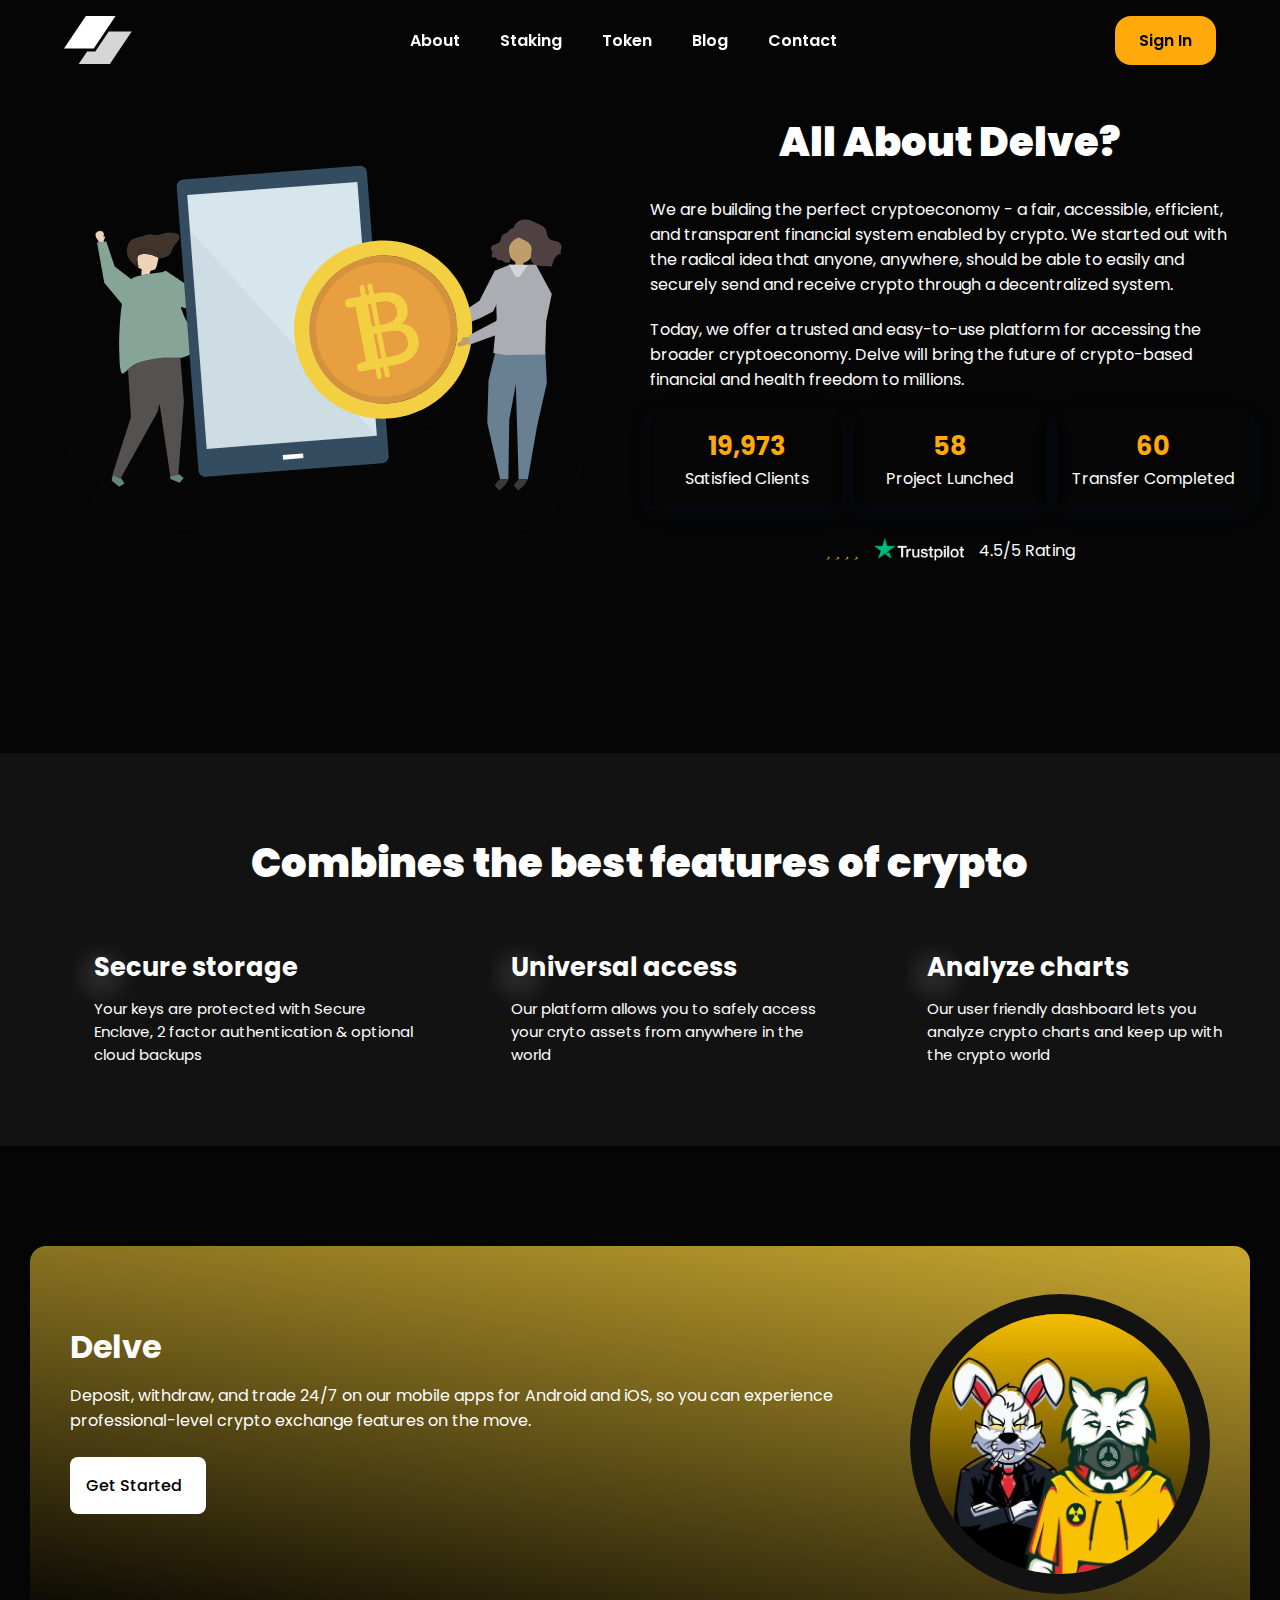
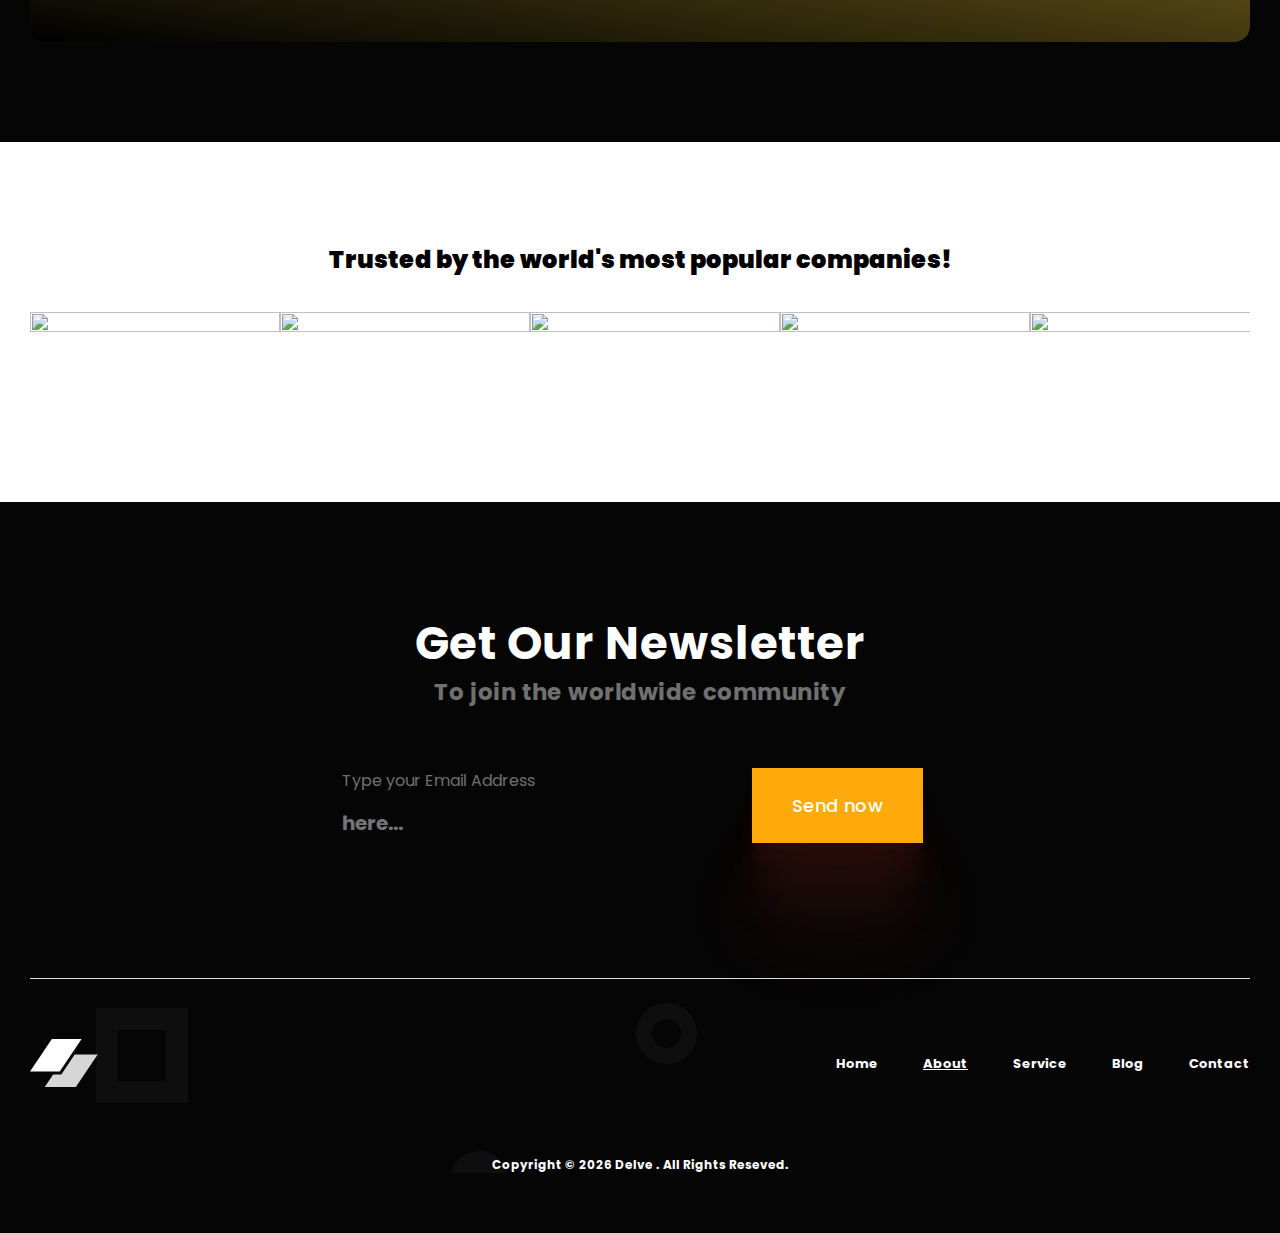
==== commit 8f0ade72: "login and sign up" ====
--- a/about.html
+++ b/about.html
@@ -30,7 +30,7 @@
             <a href="index.html" class="nav__logo">
                 <img src="assets/images/logo (1).svg" alt="">
             </a>
-
+    
             <div class="nav__menu" id="nav-menu">
                 <ul class="nav__list">
                     <li class="nav__item"><a href="about.html" class="nav__link active-link ">About</a></li>
@@ -39,11 +39,12 @@
                     <li class="nav__item"><a href="#blog" class="nav__link active-link ">Blog</a></li>
                     <li class="nav__item"><a href="contact.html" class="nav__link active-link ">Contact</a></li>
                     <center>
-                        <li class="nav__item"><a href="#" class="nav__link active-link bt-n hiddenn" style="color: #000;">Get Started</a></li>
+                        <li class="nav__item"><a href="#" class="nav__link active-link bt-n hiddenn"
+                                style="color: #000;">Sign In</a></li>
                     </center>
                 </ul>
             </div>
-            <button class="bt-n nonee"><a href="">Get Started</a></button>
+            <button class="bt-n nonee"><a href="">Sign In</a></button>
     
             <div class="nav__toggle" id="nav-toggle">
                 <i class='bx bx-menu'></i>
--- a/assets/css/style.css
+++ b/assets/css/style.css
@@ -511,8 +511,6 @@
   }
 }
 
-
-
 @media screen and (min-width: 1152px) {
   .container {
     margin-inline: auto;
@@ -590,16 +588,32 @@
   font-weight: var(--font-semi-bold);
   padding: 12px 24px;
   max-width: max-content;
+  background: var(--chrome-yellow);
+  align-items: center;
+  border-radius: 16px;
+  text-transform: capitalize;
+  transition: 0.3s;
+  color: #000;
+}
+
+.bt-n a{
+  color: #000;
+}
+
+.bt-u {
+  color: var(--eerie-black-1);
+  font-weight: var(--font-semi-bold);
+  padding: 12px 24px;
+  max-width: max-content;
   background: var(--white);
   align-items: center;
   border-radius: 16px;
   text-transform: capitalize;
   transition: 0.3s;
-  color: #000;
-}
-
-.bt-n a{
-  color: #000;
+}
+
+.bt-u a{
+  color: var(--white);
 }
 
 .btn-group {
@@ -2937,4 +2951,124 @@
 
 .flags p {
   color: #ffffff;
+}
+
+
+.content-2 {
+  width: 330px;
+  padding: 40px 30px;
+  background: var(--chrome-yellow);
+  border-radius: 10px;
+  box-shadow: -3px -3px 7px #eedd1d73,
+    2px 2px 5px rgba(94, 104, 121, 0.288);
+}
+
+.content-2 .text {
+  font-size: 33px;
+  font-weight: 600;
+  margin-bottom: 35px;
+  color: var(--eerie-black-1);
+}
+
+.field {
+  height: 50px;
+  width: 100%;
+  display: flex;
+  position: relative;
+}
+
+.field:nth-child(2) {
+  margin-top: 20px;
+}
+
+.field input {
+  height: 100%;
+  width: 100%;
+  padding-left: 45px;
+  outline: none;
+  border: none;
+  font-size: 18px;
+  background: var(--eerie-black-1);
+  color: var(--white);
+  border-radius: 25px;
+  /* box-shadow: inset 2px 2px 5px #BABECC, inset -5px -5px 10px #ffffff73; */
+}
+
+.field input:focus {
+  box-shadow: inset 1px 1px 2px #BABECC, inset -1px -1px 2px #ffffff73;
+}
+
+.field span {
+  position: absolute;
+  color: #595959;
+  width: 50px;
+  line-height: 50px;
+}
+
+.field label {
+  position: absolute;
+  top: 50%;
+  transform: translateY(-50%);
+  left: 45px;
+  pointer-events: none;
+  color: #666666;
+}
+
+.field input:valid~label {
+  opacity: 0;
+}
+
+.forgot-pass {
+  text-align: left;
+  margin: 10px 0 10px 5px;
+  font-weight: var(--fw-700);
+}
+
+.forgot-pass a {
+  font-size: 16px;
+  color: var(--eerie-black-2);
+  text-decoration: none;
+}
+
+.forgot-pass:hover a {
+  text-decoration: underline;
+}
+
+.button-1 {
+  margin: 15px 0;
+  width: 100%;
+  height: 50px;
+  font-size: 18px;
+  line-height: 50px;
+  font-weight: 600;
+  background: #dde1e7;
+  border-radius: 25px;
+  border: none;
+  outline: none;
+  cursor: pointer;
+  color: #595959;
+  box-shadow: 2px 2px 5px #BABECC,
+    -5px -5px 10px #ffffff73;
+}
+
+.button-1:focus {
+  color: var(--chrome-yellow);
+  box-shadow: inset 2px 2px 5px #BABECC,
+    inset -5px -5px 10px #ffffff73;
+}
+
+.sign-up {
+  margin: 10px 0;
+  color: var(--eerie-black-2);
+  font-size: 16px;
+  font-weight: var(--fw-700);
+}
+
+.sign-up a {
+  color: #248600;
+  text-decoration: none;
+}
+
+.sign-up a:hover {
+  text-decoration: underline;
 }